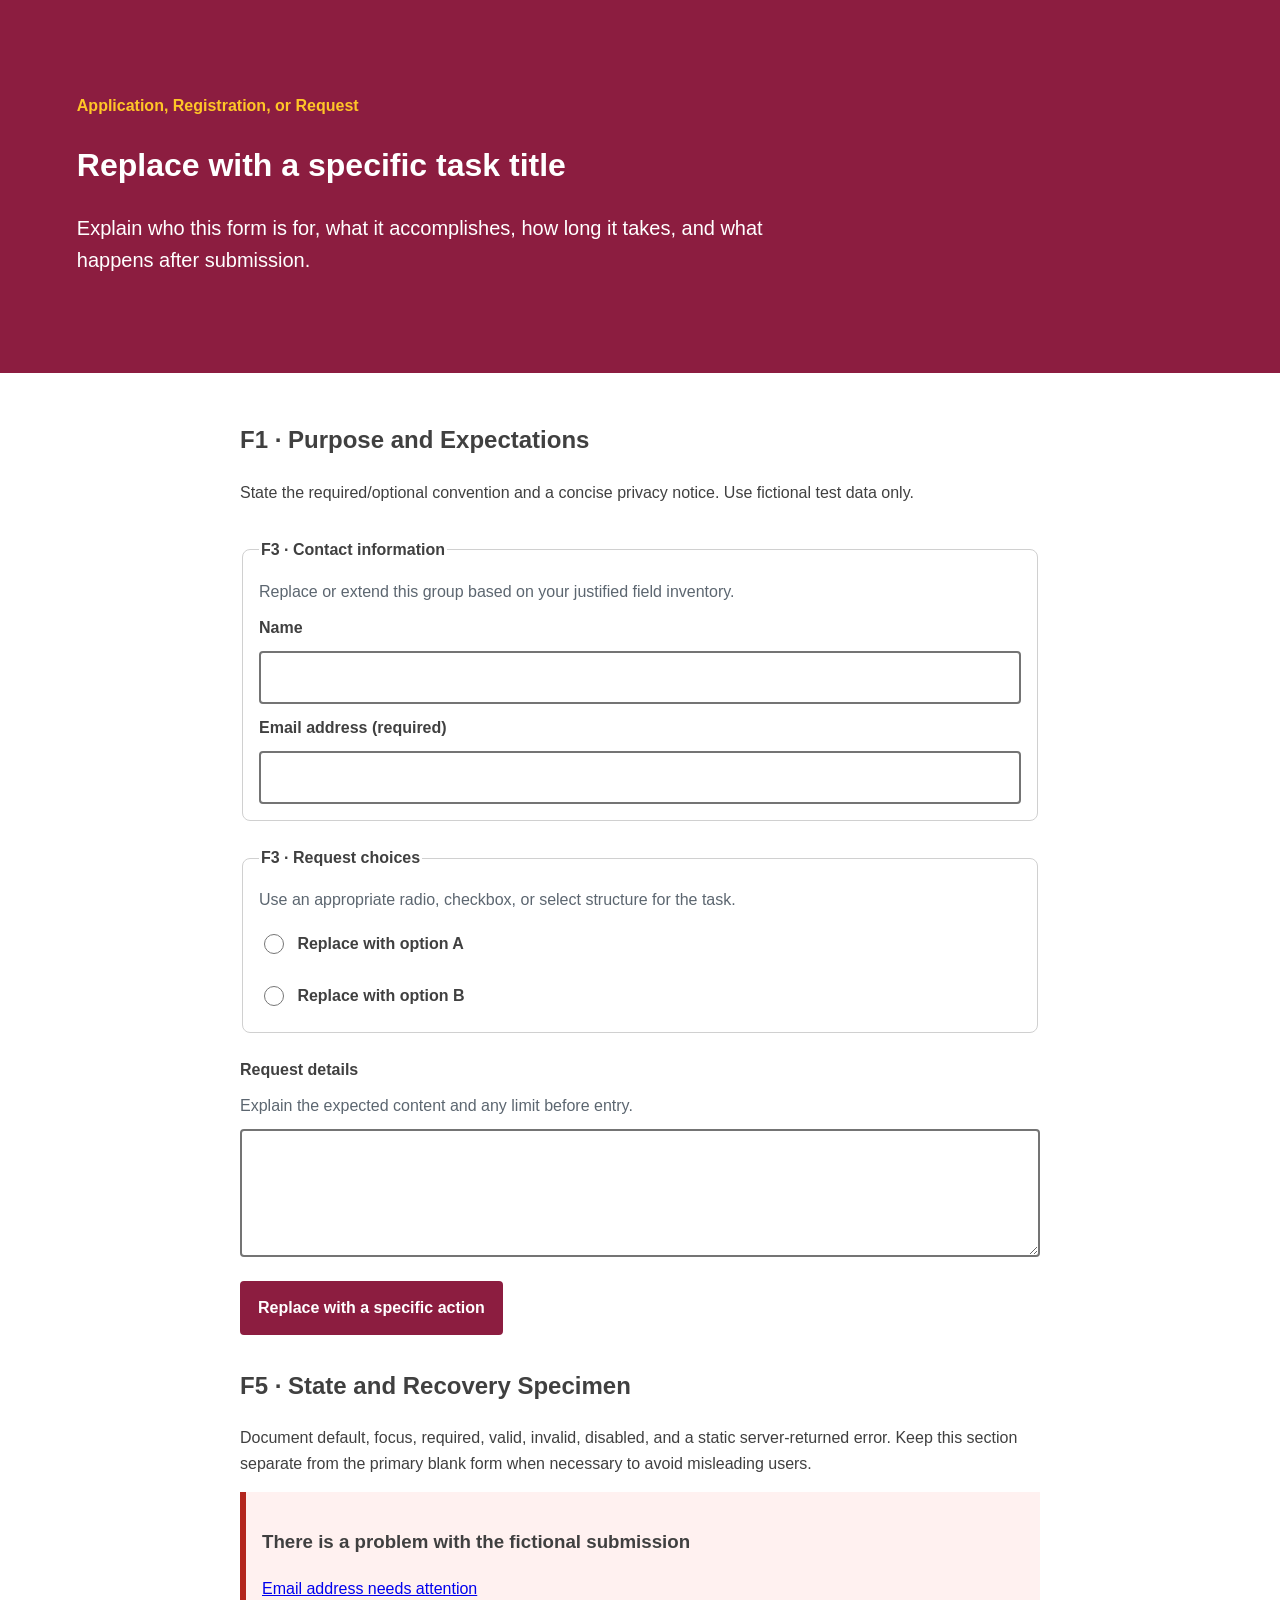
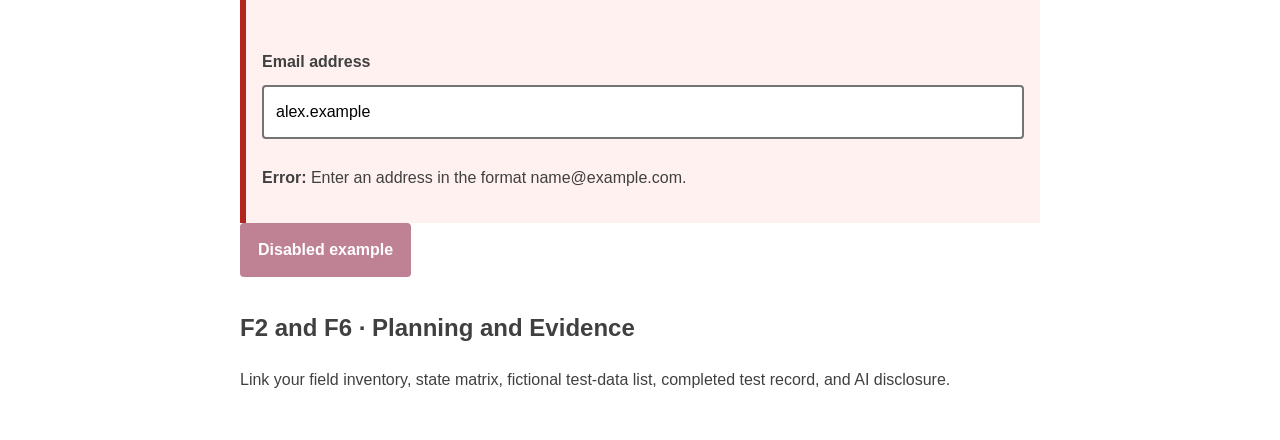
==== index.html @ efe9a3a9 "starter files" ====
<!doctype html>
<html lang="en">
    <head>
        <meta charset="utf-8">
        <meta name="viewport" content="width=device-width,initial-scale=1">
        <title>Inclusive Form Flow</title><link rel="stylesheet" href="styles.css">
    </head>
    <body>
        <header class="page-header">
            <p class="eyebrow">Application, Registration, or Request</p>
            <h1>Replace with a specific task title</h1>
            <p class="lede">Explain who this form is for, what it accomplishes, how long it takes, and what happens after submission.</p>
        </header>
        <main>
            <section id="expectations">
                <h2>F1 · Purpose and Expectations</h2>
                <p>State the required/optional convention and a concise privacy notice. Use fictional test data only.</p>
            </section>
            <form action="" method="get">
                <fieldset>
                    <legend>F3 · Contact information</legend>
                    <p class="help">Replace or extend this group based on your justified field inventory.</p>
                    <div class="field">
                        <label for="name">Name</label>
                        <input id="name" name="name" type="text" autocomplete="name">
                    </div>
                    <div class="field">
                        <label for="email">Email address (required)</label>
                        <input id="email" name="email" type="email" autocomplete="email" required>
                    </div>
                </fieldset>
                <fieldset>
                    <legend>F3 · Request choices</legend>
                    <p class="help">Use an appropriate radio, checkbox, or select structure for the task.</p>
                    <label class="choice">
                        <input type="radio" name="request_type" value="option-a"> Replace with option A</label>
                        <label class="choice"><input type="radio" name="request_type" value="option-b"> Replace with option B</label>
                    </fieldset>
                    <div class="field">
                        <label for="details">Request details</label>
                        <p class="help" id="details-help">Explain the expected content and any limit before entry.</p>
                        <textarea id="details" name="details" aria-describedby="details-help"></textarea>
                    </div>
                    <button type="submit">Replace with a specific action</button>
                </form>
                <section id="states">
                    <h2>F5 · State and Recovery Specimen</h2>
                    <p>Document default, focus, required, valid, invalid, disabled, and a static server-returned error. Keep this section separate from the primary blank form when necessary to avoid misleading users.</p>
                    <div class="error-summary">
                        <h3>There is a problem with the fictional submission</h3>
                        <p><a href="#error-example">Email address needs attention</a></p>
                    </div>
                    <div class="field field-error">
                        <label for="error-example">Email address</label>
                        <input id="error-example" type="email" value="alex.example" aria-invalid="true" aria-describedby="error-message">
                        <p id="error-message"><strong>Error:</strong> Enter an address in the format name@example.com.</p>
                    </div>
                    <button type="button" disabled>Disabled example</button>
                </section>
                <section id="documentation">
                    <h2>F2 and F6 · Planning and Evidence</h2>
                    <p>Link your field inventory, state matrix, fictional test-data list, completed test record, and AI disclosure.</p>
                </section>
            </main>
        </body>
        </html>
---- styles.css ----
:root{
    --color-text:#404040;
    --color-surface:#fff;
    --color-action:#8c1d40;
    --color-accent:#ffc627;
    --color-border:#747474;
    --color-error:#b3261e;
    --color-muted:#5c6670;
    --space-3:1rem;
    --radius:.5rem;
    --measure:68ch;
}
*,*::before,*::after{
    box-sizing:border-box;
}
body{
    margin:0;
    color:var(--color-text);
    background:var(--color-surface);
    font-family:Arial,sans-serif;
    line-height:1.6;
}
.page-header{
    padding:clamp(2rem,6vw,5rem);
    background:var(--color-action);
    color:#fff;
}
.eyebrow{
    color:var(--color-accent);
    font-weight:700;
}
.lede{
    max-width:var(--measure);
    font-size:1.25rem;
}
main{
    max-width:52rem;
    margin:auto;
    padding:var(--space-3);
}
section,form{
    margin-block:2rem;
}
form,fieldset,.field{
    display:grid;
    gap:.65rem;
}
form{
    gap:1.5rem;
}
fieldset{
    padding:1rem;
    border:1px solid #d0d0d0;
    border-radius:var(--radius);
}
legend,label{
    font-weight:700;
}
.help{
    margin:0;
    color:var(--color-muted);
}
input,select,textarea,button{
    font:inherit;
}
input:not([type="radio"]):not([type="checkbox"]),select,textarea{
    width:100%;
    padding:.75rem;
    border:2px solid var(--color-border);
    border-radius:.25rem;
}
textarea{
    min-height:8rem;
    resize:vertical;
}
.choice{
    display:flex;
    gap:.65rem;
    align-items:flex-start;
    padding:.5rem 0;
}
.choice input{
    inline-size:1.25rem;
    block-size:1.25rem;
}
button{
    justify-self:start;
    min-height:44px;
    padding:.75rem 1rem;
    background:var(--color-action);
    color:#fff;
    border:2px solid var(--color-action);
    border-radius:.25rem;
    font-weight:700;
}
:focus-visible{
    outline:.2rem solid var(--color-accent);
    outline-offset:.2rem;
}
.error-summary,.field-error{
    padding:1rem;
    border-left:.4rem solid var(--color-error);
    background:#fff1f0;
}
.field-error input{
    border-color:var(--color-error);
}
button:disabled{
    opacity:.55;
    cursor:not-allowed;
}
@media (min-width:48rem){
    .paired-fields{
        display:grid;
        grid-template-columns:1fr 1fr;
        gap:1rem;
    }
}
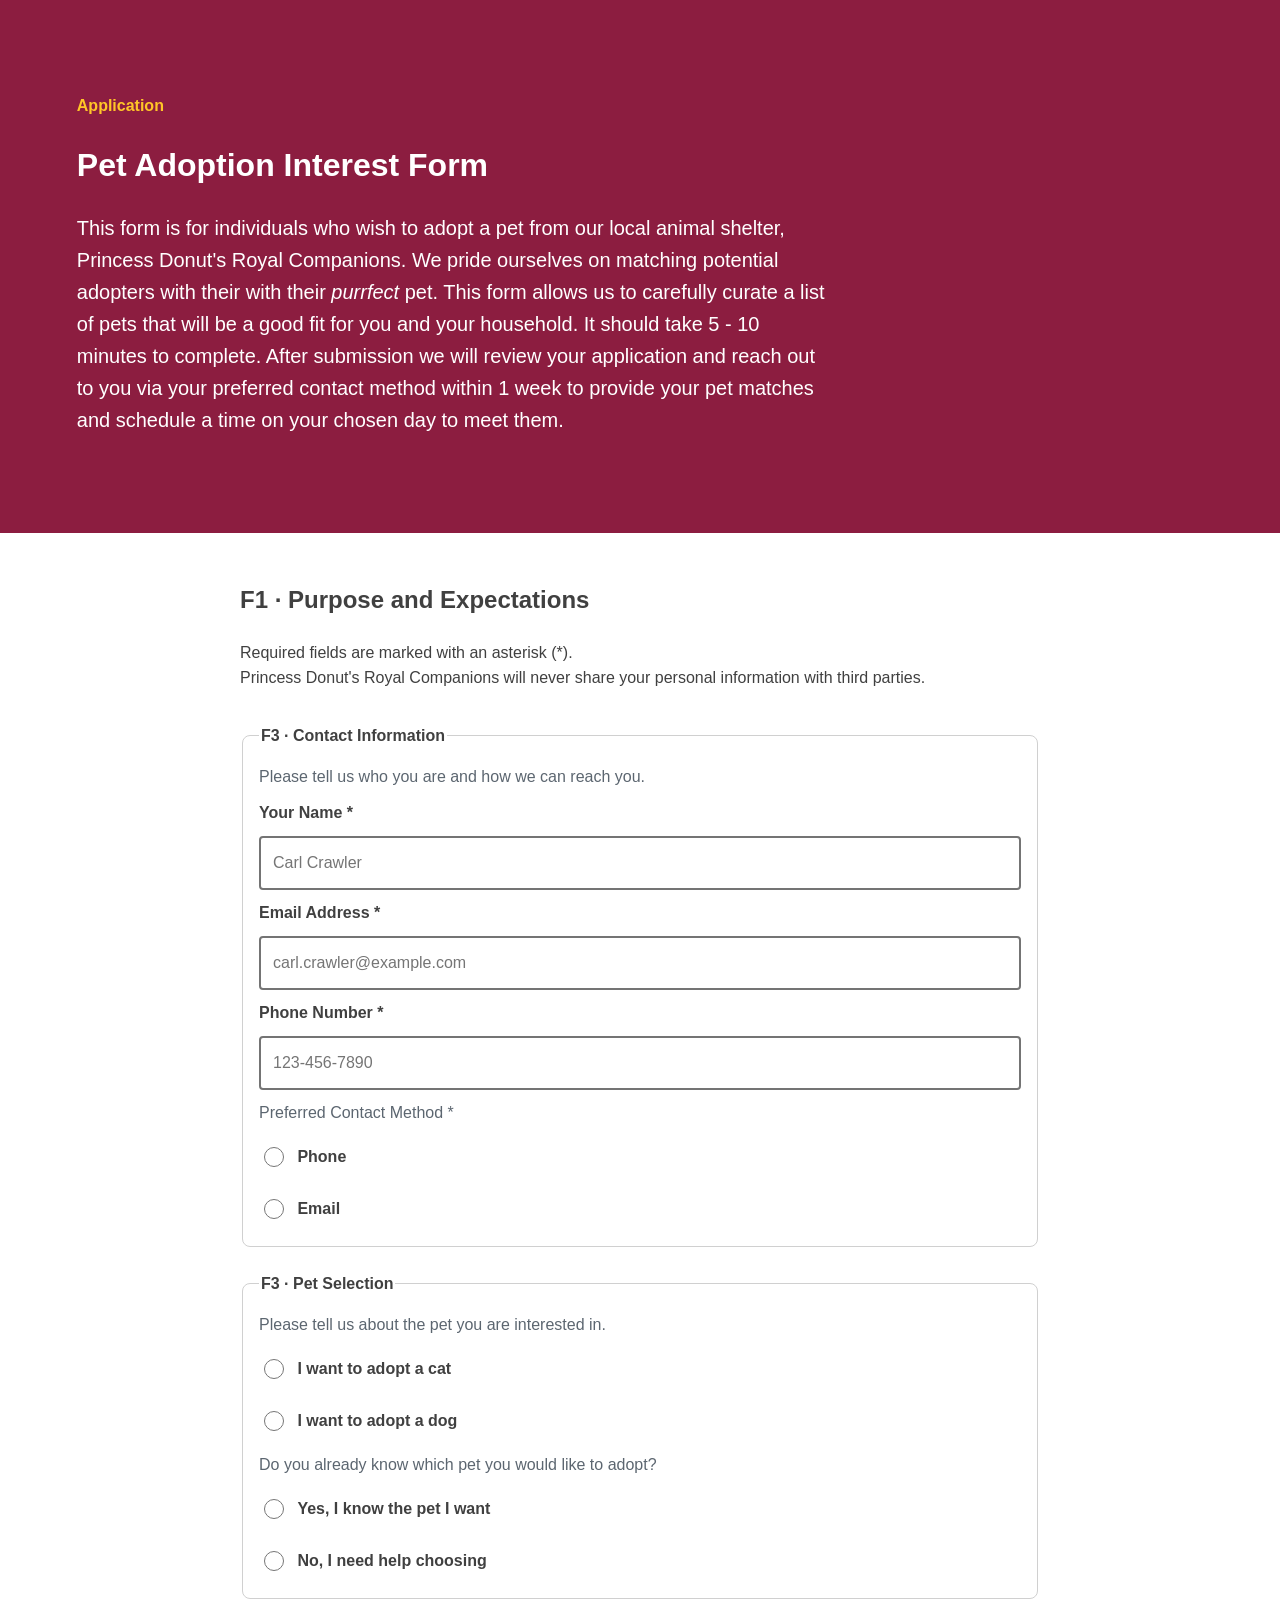
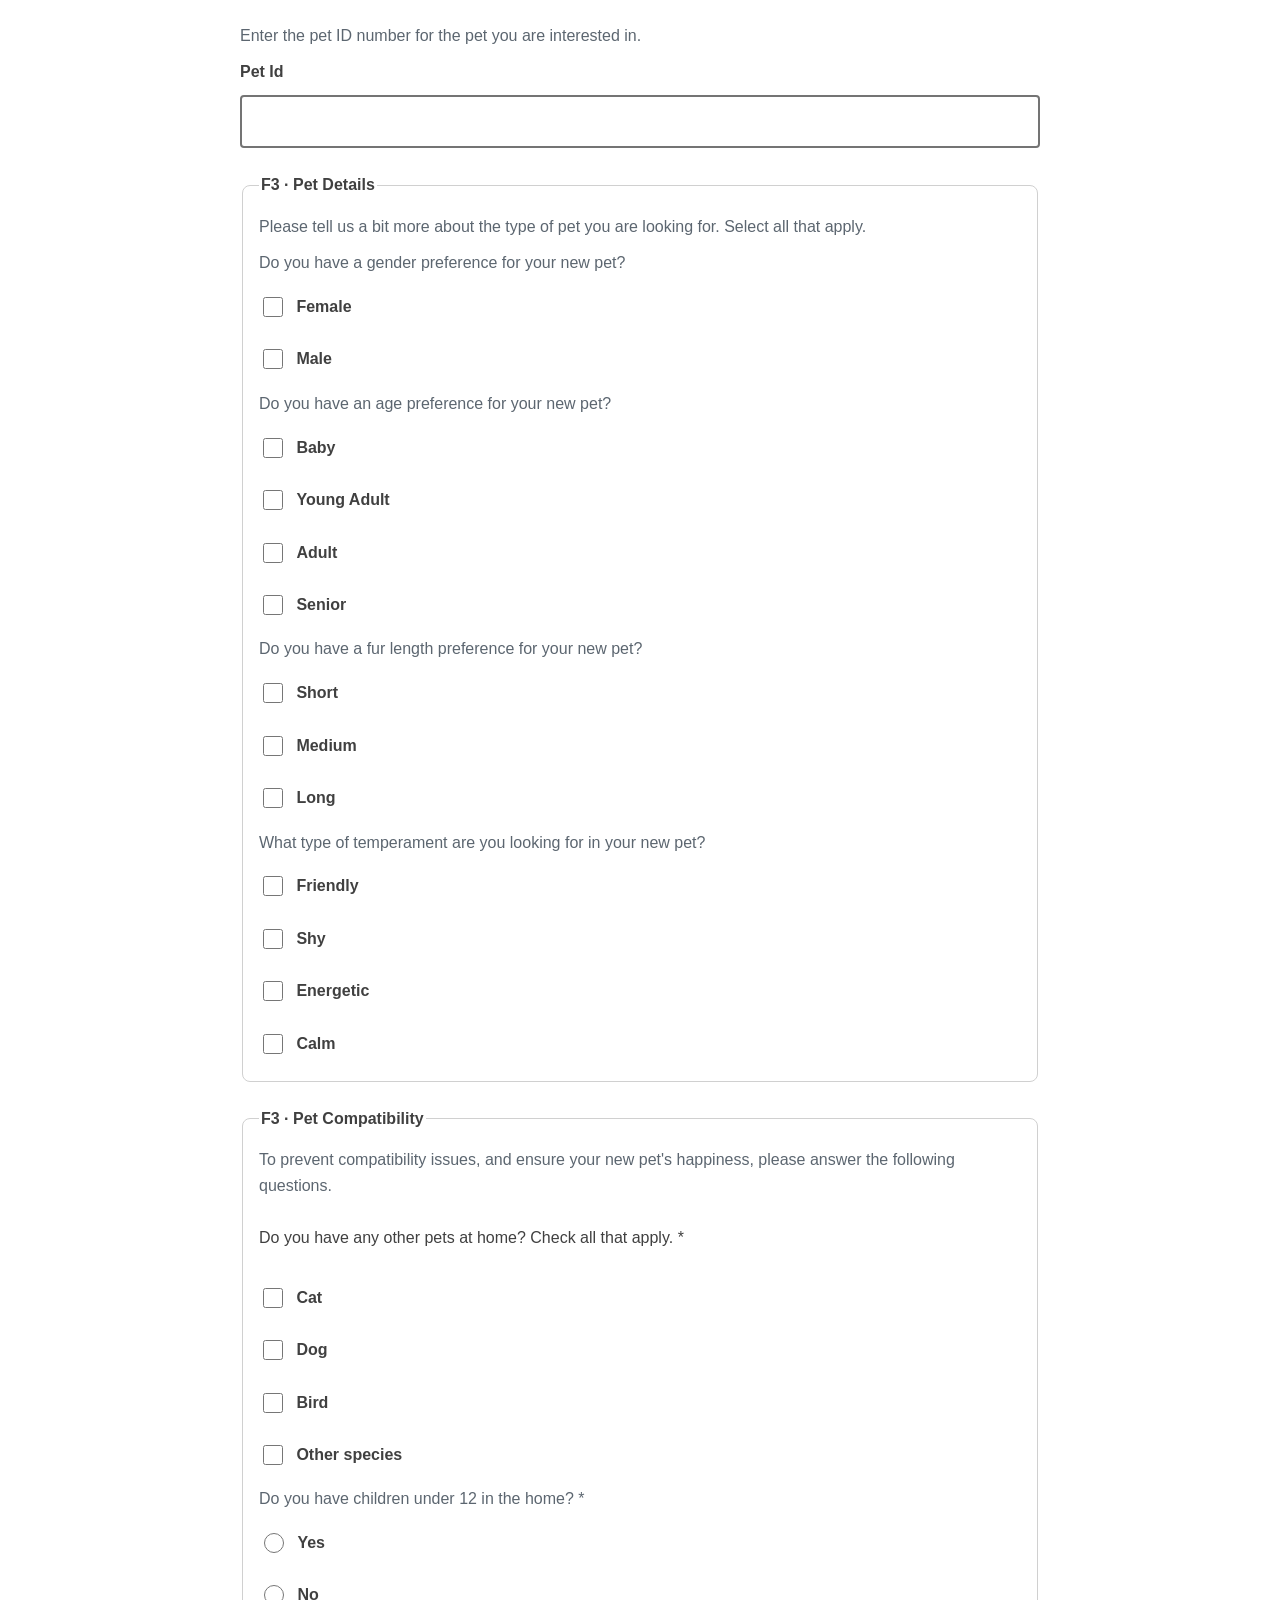
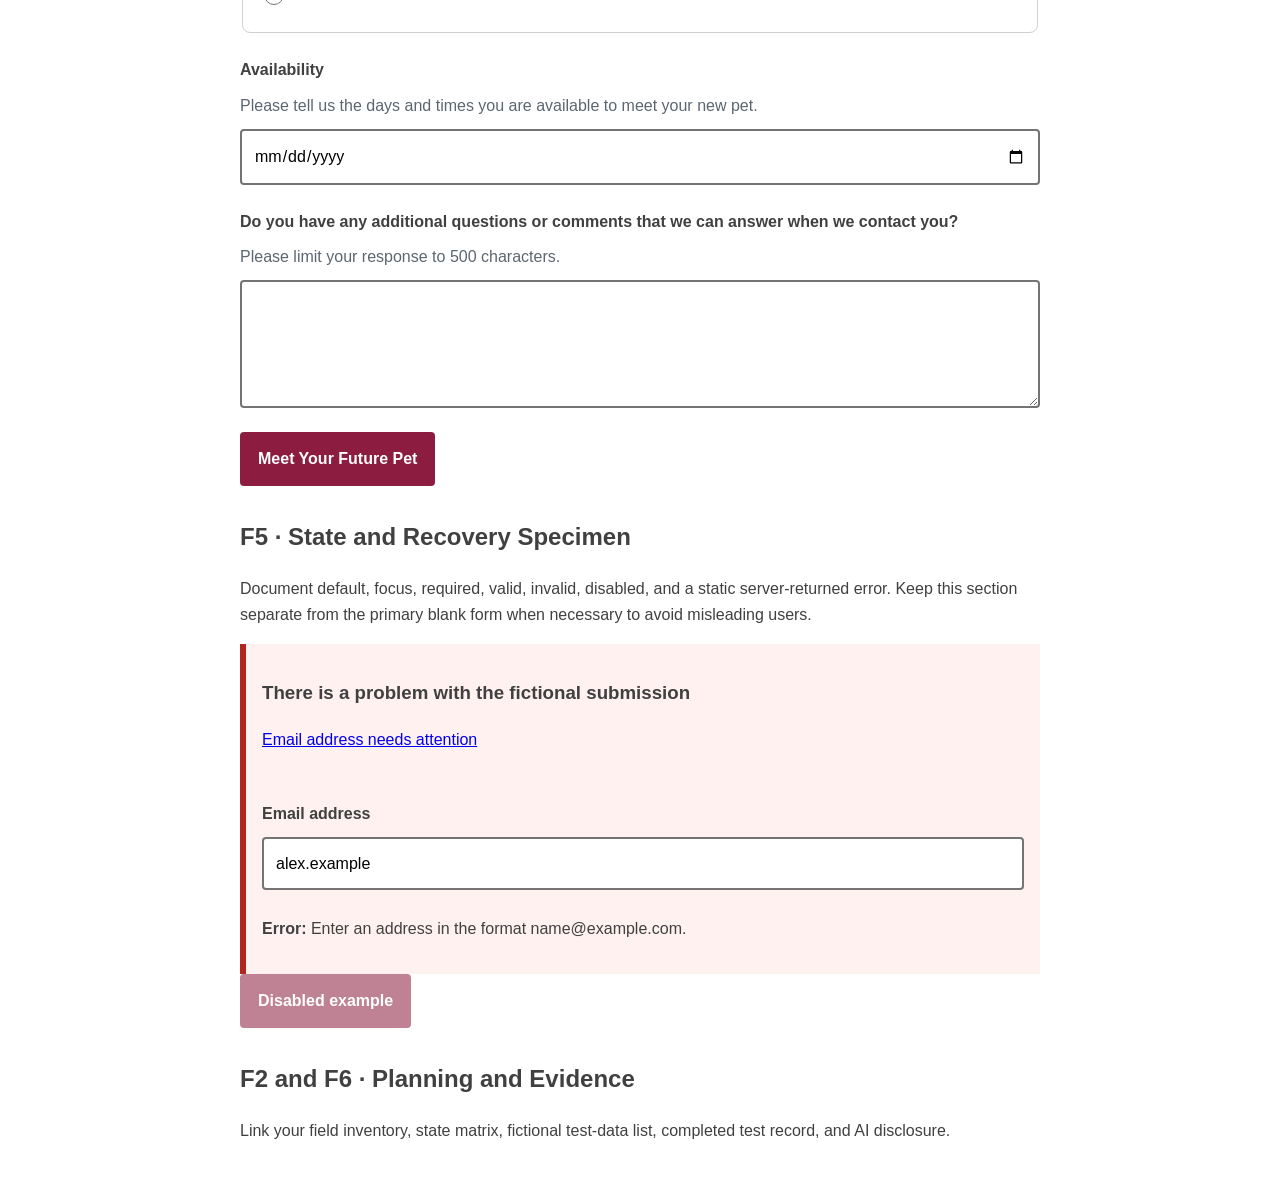
==== commit 711a1d65: "basic form structure complete updated field inventory, added all form fields" ====
--- a/index.html
+++ b/index.html
@@ -7,43 +7,107 @@
     </head>
     <body>
         <header class="page-header">
-            <p class="eyebrow">Application, Registration, or Request</p>
-            <h1>Replace with a specific task title</h1>
-            <p class="lede">Explain who this form is for, what it accomplishes, how long it takes, and what happens after submission.</p>
+            <p class="eyebrow">Application</p>
+            <h1>Pet Adoption Interest Form</h1>
+            <p class="lede">This form is for individuals who wish to adopt a pet from our local 
+                animal shelter, Princess Donut's Royal Companions. We pride ourselves on
+                matching potential adopters with their with their <em>purrfect</em> pet. 
+                This form allows us to carefully curate a list of pets that will be a 
+                good fit for you and your household. It should take 5 - 10 minutes to complete. 
+                After submission we will review your application and reach out to you
+                via your preferred contact method within 1 week to provide your pet matches and 
+                schedule a time on your chosen day to meet them.</p>
         </header>
         <main>
             <section id="expectations">
                 <h2>F1 · Purpose and Expectations</h2>
-                <p>State the required/optional convention and a concise privacy notice. Use fictional test data only.</p>
+                <p>Required fields are marked with an asterisk (<span class="required">*</span>).
+                   <br>
+                   Princess Donut's Royal Companions will never share your personal information with third parties.</p>
             </section>
             <form action="" method="get">
                 <fieldset>
-                    <legend>F3 · Contact information</legend>
-                    <p class="help">Replace or extend this group based on your justified field inventory.</p>
+                    <legend>F3 · Contact Information</legend>
+                    <p class="help" id="contact-info-help">Please tell us who you are and how we can reach you.</p>
                     <div class="field">
-                        <label for="name">Name</label>
-                        <input id="name" name="name" type="text" autocomplete="name">
+                        <label for="name">Your Name<span class="required"> *</span></label>
+                        <input id="name" name="name" type="text" autocomplete="name" placeholder="Carl Crawler" aria-describedby="contact-info-help" required>
                     </div>
                     <div class="field">
-                        <label for="email">Email address (required)</label>
-                        <input id="email" name="email" type="email" autocomplete="email" required>
+                        <label for="email">Email Address<span class="required"> *</span></label>
+                        <input id="email" name="email" type="email" autocomplete="email" placeholder="carl.crawler@example.com" aria-describedby="contact-info-help" required>
+                    </div>
+                    <div class="field">
+                        <label for="phone">Phone Number<span class="required"> *</span></label>
+                        <input id="phone" name="phone" type="tel" autocomplete="tel" placeholder="123-456-7890" aria-describedby="contact-info-help" required>
+                    </div>
+                    <div class="field">
+                        <p class="help" id="contact-method-help">Preferred Contact Method<span class="required"> *</span></p>
+                        <label class="choice"><input id="contact" name="contact" type="radio" value="phone" required aria-describedby="contact-method-help"> Phone</label>
+                        <label class="choice"><input id="contact" name="contact" type="radio" value="email" required aria-describedby="contact-method-help"> Email</label>
                     </div>
                 </fieldset>
                 <fieldset>
-                    <legend>F3 · Request choices</legend>
-                    <p class="help">Use an appropriate radio, checkbox, or select structure for the task.</p>
-                    <label class="choice">
-                        <input type="radio" name="request_type" value="option-a"> Replace with option A</label>
-                        <label class="choice"><input type="radio" name="request_type" value="option-b"> Replace with option B</label>
-                    </fieldset>
-                    <div class="field">
-                        <label for="details">Request details</label>
-                        <p class="help" id="details-help">Explain the expected content and any limit before entry.</p>
-                        <textarea id="details" name="details" aria-describedby="details-help"></textarea>
-                    </div>
-                    <button type="submit">Replace with a specific action</button>
-                </form>
-                <section id="states">
+                    <legend>F3 · Pet Selection</legend>
+                    <p class="help" id="pet-species-help">Please tell us about the pet you are interested in.</p>
+                    <label class="choice"><input type="radio" name="pet-type" value="cat" aria-describedby="pet-species-help" required> I want to adopt a cat</label>
+                    <label class="choice"><input type="radio" name="pet-type" value="dog" aria-describedby="pet-species-help" required> I want to adopt a dog</label>
+                    <p class="help" id="pet-choice-help">Do you already know which pet you would like to adopt?</p>
+                    <label class="choice"><input type="radio" name="specific-pet" value="yes" id="specific-pet-yes" aria-describedby="pet-choice-help" required> Yes, I know the pet I want</label>
+                    <label class="choice"><input type="radio" name="specific-pet" value="no" id="specific-pet-no" aria-describedby="pet-choice-help" required> No, I need help choosing</label>
+                </fieldset>
+                <div class="field pet-id-field"> <!-- This field is only shown when the user selects "Yes" for the specific pet question -->
+                    <p class="help" id="pet-id-help">Enter the pet ID number for the pet you are interested in.</p>
+                    <label for="pet-id">Pet Id</label>
+                    <input id="pet-id" name="pet-id" type="number" aria-describedby="pet-id-help" min="1" max="99">
+                </div>
+                <fieldset class="pet-details-field"> <!-- This field is only shown when the user selects "No" for the specific pet question -->
+                    <legend>F3 · Pet Details</legend>
+                    <p class="help">Please tell us a bit more about the type of pet you are looking for. Select all that apply.</p>
+                    <p class="help" id="gender-help">Do you have a gender preference for your new pet?</p>
+                    <label class="choice"><input type="checkbox" name="pet-gender-female" value="female" aria-describedby="gender-help"> Female</label>
+                    <label class="choice"><input type="checkbox" name="pet-gender-male" value="male" aria-describedby="gender-help"> Male</label>
+                    <p class="help" id="age-help">Do you have an age preference for your new pet?</p>
+                    <label class="choice"><input type="checkbox" name="pet-age-baby" value="baby" aria-describedby="age-help"> Baby</label>
+                    <label class="choice"><input type="checkbox" name="pet-age-young-adult" value="young-adult" aria-describedby="age-help"> Young Adult</label>
+                    <label class="choice"><input type="checkbox" name="pet-age-adult" value="adult" aria-describedby="age-help"> Adult</label>
+                    <label class="choice"><input type="checkbox" name="pet-age-senior" value="senior" aria-describedby="age-help"> Senior</label>
+                    <p class="help" id="fur-length-help">Do you have a fur length preference for your new pet?</p>
+                    <label class="choice"><input type="checkbox" name="fur-length-short" value="short" aria-describedby="fur-length-help"> Short</label>
+                    <label class="choice"><input type="checkbox" name="fur-length-medium" value="medium" aria-describedby="fur-length-help"> Medium</label>
+                    <label class="choice"><input type="checkbox" name="fur-length-long" value="long" aria-describedby="fur-length-help"> Long</label>
+                    <p class="help" id="temperament-help">What type of temperament are you looking for in your new pet?</p>
+                    <label class="choice"><input type="checkbox" name="temperament-friendly" value="friendly" aria-describedby="temperament-help"> Friendly</label>
+                    <label class="choice"><input type="checkbox" name="temperament-shy" value="shy" aria-describedby="temperament-help"> Shy</label>
+                    <label class="choice"><input type="checkbox" name="temperament-energetic" value="energetic" aria-describedby="temperament-help"> Energetic</label>
+                    <label class="choice"><input type="checkbox" name="temperament-calm" value="calm" aria-describedby="temperament-help"> Calm</label>
+                </fieldset>
+                <fieldset>
+                    <legend>F3 · Pet Compatibility</legend>
+                    <p class="help">To prevent compatibility issues, and ensure your new pet's happiness, 
+                        please answer the following questions.</p>
+                    <p id="compatibility-help">Do you have any other pets at home? Check all that apply. <span class="required"> *</span></p>
+                    <label class="choice"><input type="checkbox" name="other-cat" value="cat" aria-describedby="compatibility-help"> Cat</label>
+                    <label class="choice"><input type="checkbox" name="other-dog" value="dog" aria-describedby="compatibility-help"> Dog</label>
+                    <label class="choice"><input type="checkbox" name="other-bird" value="bird" aria-describedby="compatibility-help"> Bird</label>
+                    <label class="choice"><input type="checkbox" name="other-pet" value="other" aria-describedby="compatibility-help"> Other species</label>
+                    <p class="help" id="children-help">Do you have children under 12 in the home? <span class="required"> *</span></p>
+                    <label class="choice"><input type="radio" name="children" value="yes" aria-describedby="children-help"> Yes</label>
+                    <label class="choice"><input type="radio" name="children" value="no" aria-describedby="children-help"> No</label>
+                </fieldset>
+                <div class="field">
+                    <label for="meeting-date">Availability</label>
+                    <p class="help" id="meeting-date-help">Please tell us the days and times you are available to meet your new pet.</p>
+                    <input id="meeting-date" name="meeting-date" type="date" aria-describedby="meeting-date-help" min="2026-09-13">
+                </div>
+                <div class="field">
+                    <label for="comments">Do you have any additional questions or comments that we can answer when we contact you?</label>
+                    <p class="help" id="comments-help">Please limit your response to 500 characters.</p>
+                    <textarea id="comments" name="comments" aria-describedby="comments-help" maxlength="500"></textarea>
+                </div>
+                <button type="submit">Meet Your Future Pet</button>
+            </form>
+            <section id="states">
                     <h2>F5 · State and Recovery Specimen</h2>
                     <p>Document default, focus, required, valid, invalid, disabled, and a static server-returned error. Keep this section separate from the primary blank form when necessary to avoid misleading users.</p>
                     <div class="error-summary">
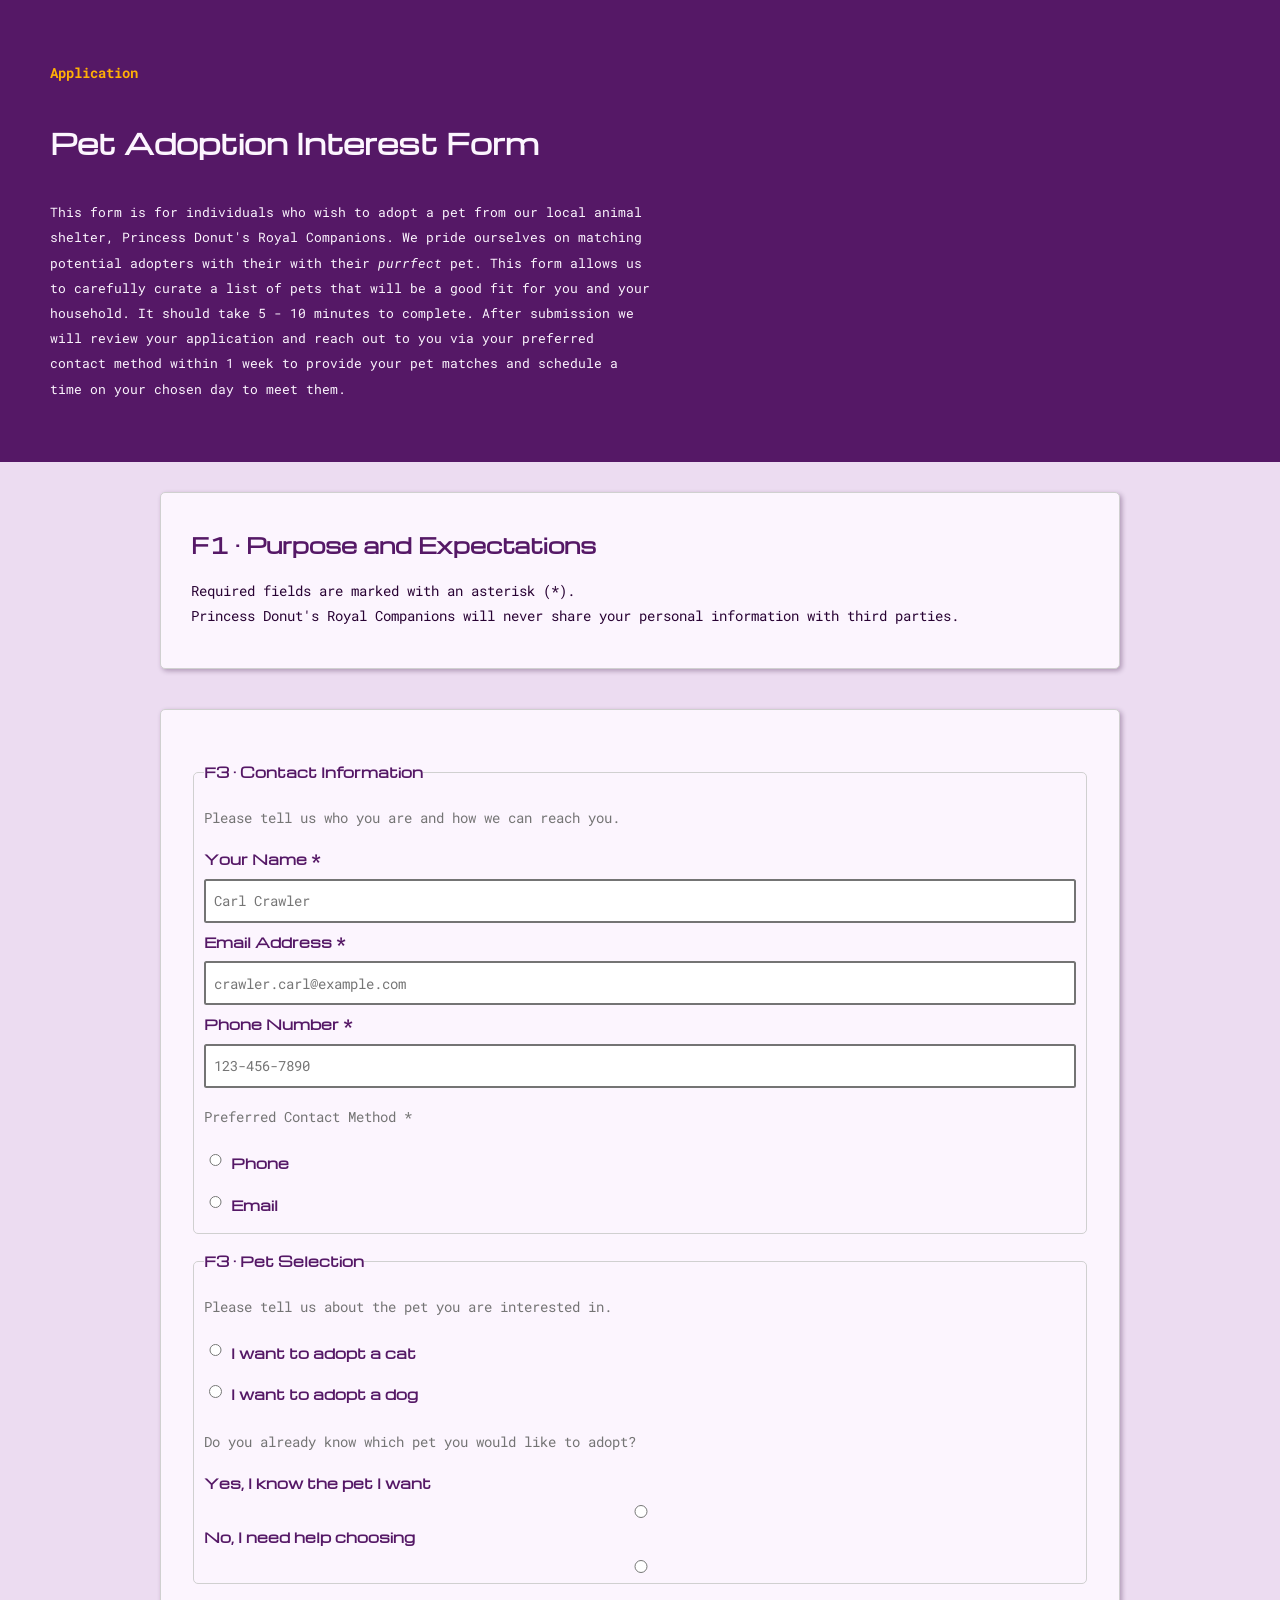
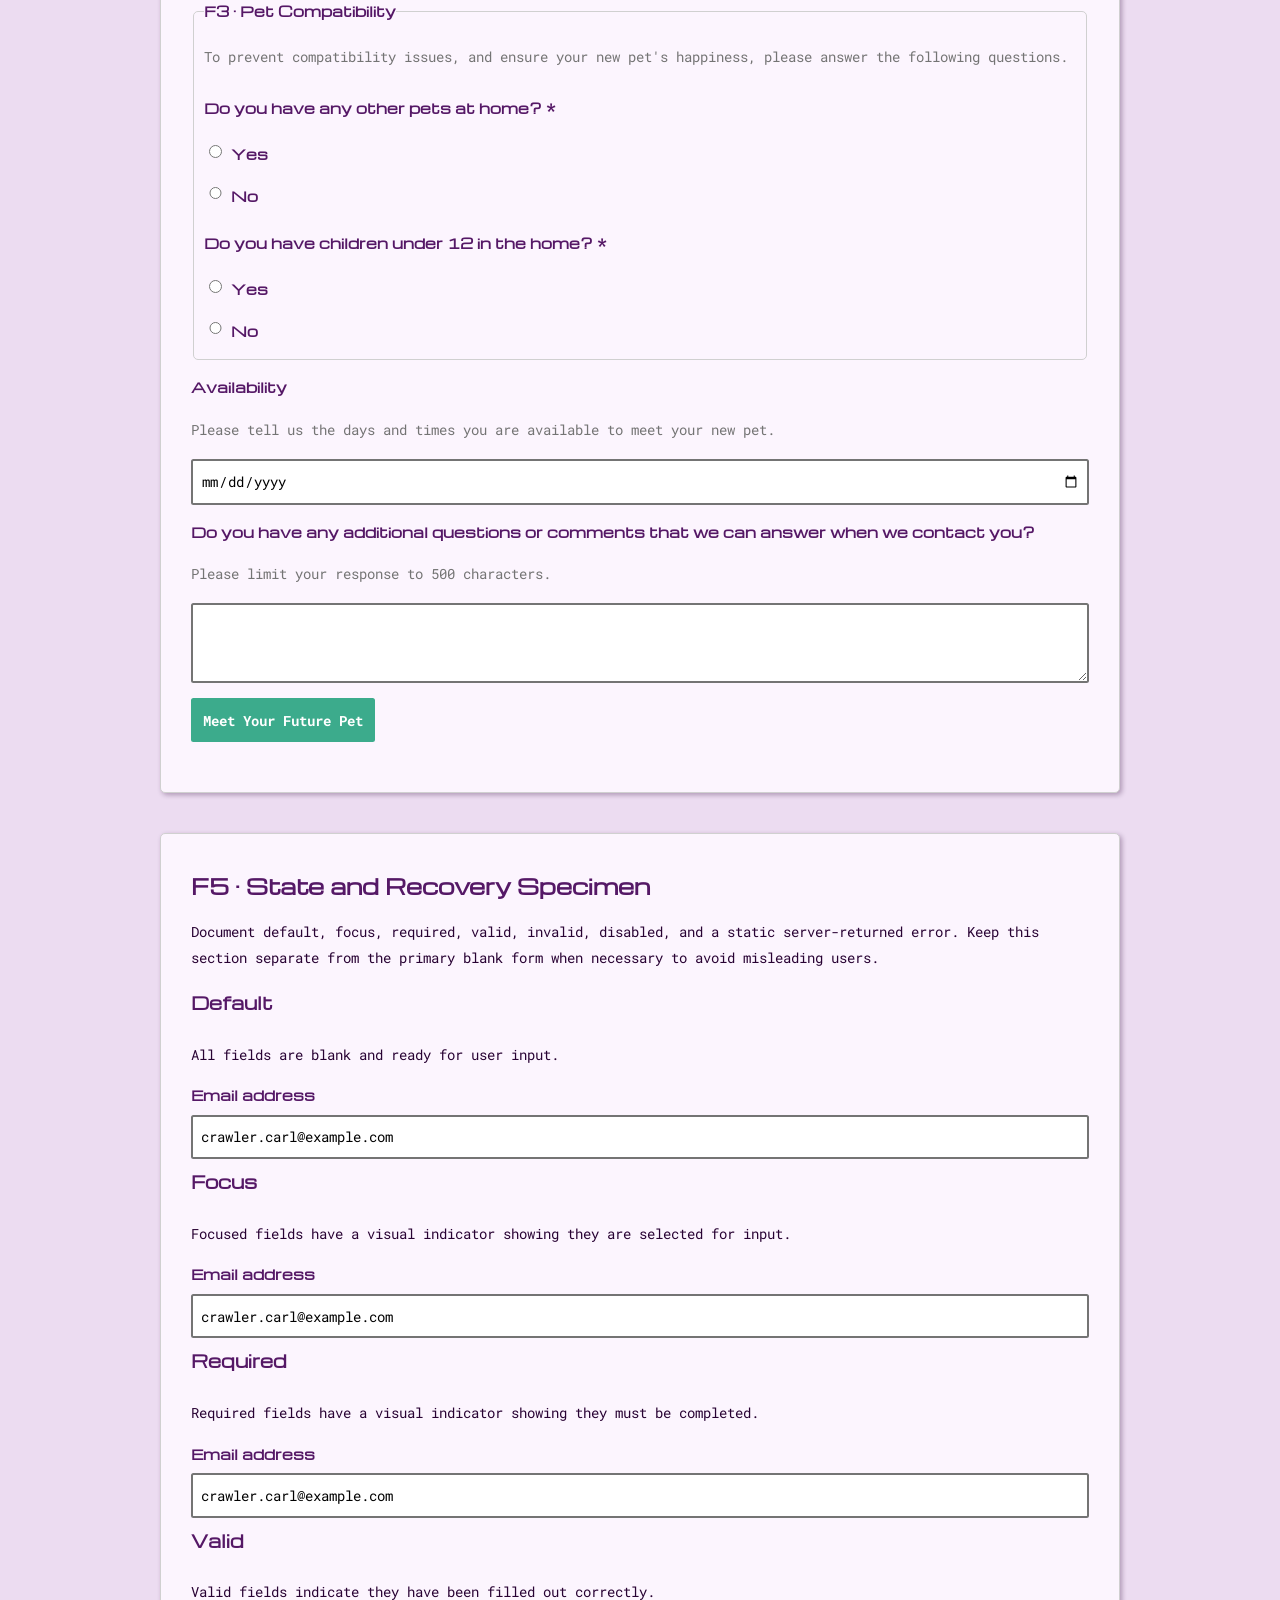
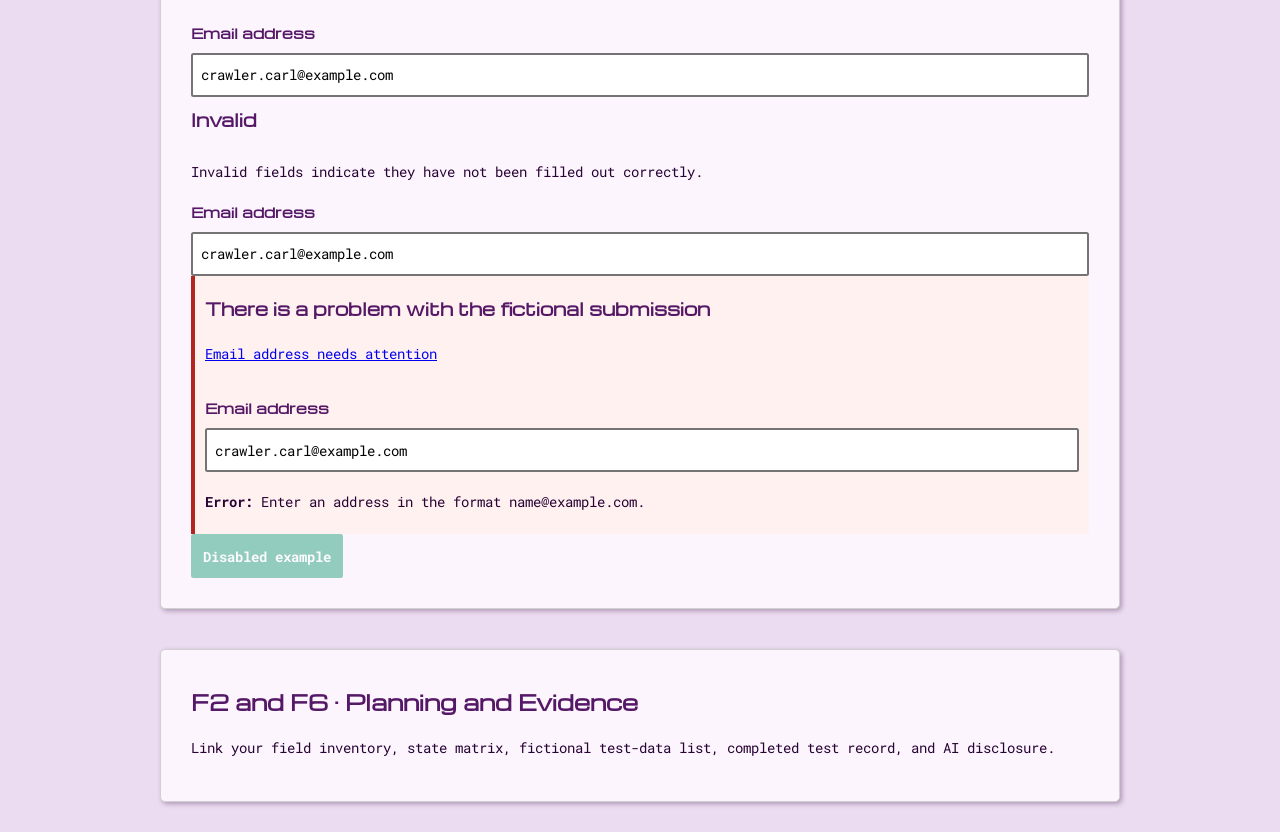
==== commit e1d8ac88: "making the hidden fields work radio toggles can't be inside labels to work - now to make them pretty" ====
--- a/index.html
+++ b/index.html
@@ -3,7 +3,11 @@
     <head>
         <meta charset="utf-8">
         <meta name="viewport" content="width=device-width,initial-scale=1">
-        <title>Inclusive Form Flow</title><link rel="stylesheet" href="styles.css">
+        <title>Inclusive Form Flow</title>
+        <link rel="preconnect" href="https://fonts.googleapis.com">
+        <link rel="preconnect" href="https://fonts.gstatic.com" crossorigin>
+        <link href="https://fonts.googleapis.com/css2?family=Michroma&family=Orbitron:wght@400..900&family=Press+Start+2P&family=Roboto+Mono:ital,wght@0,100..700;1,100..700&display=swap" rel="stylesheet">    
+        <link rel="stylesheet" href="styles.css">
     </head>
     <body>
         <header class="page-header">
@@ -25,98 +29,135 @@
                    <br>
                    Princess Donut's Royal Companions will never share your personal information with third parties.</p>
             </section>
-            <form action="" method="get">
-                <fieldset>
-                    <legend>F3 · Contact Information</legend>
-                    <p class="help" id="contact-info-help">Please tell us who you are and how we can reach you.</p>
+            <section>
+                <form action="" method="get">
+                    <fieldset>
+                        <legend>F3 · Contact Information</legend>
+                        <p class="help" id="contact-info-help">Please tell us who you are and how we can reach you.</p>
+                        <div class="field">
+                            <label for="name">Your Name<span class="required"> *</span></label>
+                            <input id="name" name="name" type="text" autocomplete="name" placeholder="Carl Crawler" aria-describedby="contact-info-help" required>
+                        </div>
+                        <div class="field">
+                            <label for="email">Email Address<span class="required"> *</span></label>
+                            <input id="email" name="email" type="email" autocomplete="email" placeholder="crawler.carl@example.com" aria-describedby="contact-info-help" required>
+                        </div>
+                        <div class="field">
+                            <label for="phone">Phone Number<span class="required"> *</span></label>
+                            <input id="phone" name="phone" type="tel" autocomplete="tel" placeholder="123-456-7890" aria-describedby="contact-info-help" required>
+                        </div>
+                        <div class="field">
+                            <p class="help" id="contact-method-help">Preferred Contact Method<span class="required"> *</span></p>
+                            <label class="choice"><input id="contact" name="contact" type="radio" value="phone" required aria-describedby="contact-method-help"> Phone</label>
+                            <label class="choice"><input id="contact" name="contact" type="radio" value="email" required aria-describedby="contact-method-help"> Email</label>
+                        </div>
+                    </fieldset>
+                    <fieldset>
+                        <legend>F3 · Pet Selection</legend>
+                        <p class="help" id="pet-species-help">Please tell us about the pet you are interested in.</p>
+                        <label class="choice"><input type="radio" name="pet-type" value="cat" aria-describedby="pet-species-help" required> I want to adopt a cat</label>
+                        <label class="choice"><input type="radio" name="pet-type" value="dog" aria-describedby="pet-species-help" required> I want to adopt a dog</label>
+                        <p class="help" id="pet-choice-help">Do you already know which pet you would like to adopt?</p>
+                        
+                        <label class="inline-choice"> Yes, I know the pet I want</label>
+                        <input type="radio" name="specific-pet" value="yes" id="specific-pet-yes" aria-describedby="pet-choice-help" required>
+                        <label class="inline-choice"> No, I need help choosing</label>
+                        <input type="radio" name="specific-pet" value="no" id="specific-pet-no" aria-describedby="pet-choice-help" required>
+                        <div class="field pet-id-field"> <!-- This field is only shown when the user selects "Yes" for the specific pet question -->
+                            <p class="help" id="pet-id-help">Enter the pet ID number for the pet you are interested in.</p>
+                            <label for="pet-id">Pet Id</label>
+                            <input id="pet-id" name="pet-id" type="number" aria-describedby="pet-id-help" min="1" max="99">
+                        </div>
+                    </fieldset>
+                    <fieldset class="pet-details-field"> <!-- This field is only shown when the user selects "No" for the specific pet question -->
+                        <legend>F3 · Pet Details</legend>
+                        <p class="help">Please tell us a bit more about the type of pet you are looking for. Select all that apply.</p>
+                        <p class="question" id="gender-help">Do you have a gender preference for your new pet?</p>
+                        <label class="choice"><input type="checkbox" name="pet-gender-female" value="female" aria-describedby="gender-help"> Female</label>
+                        <label class="choice"><input type="checkbox" name="pet-gender-male" value="male" aria-describedby="gender-help"> Male</label>
+                        <p class="question" id="age-help">Do you have an age preference for your new pet?</p>
+                        <label class="choice"><input type="checkbox" name="pet-age-baby" value="baby" aria-describedby="age-help"> Baby</label>
+                        <label class="choice"><input type="checkbox" name="pet-age-young-adult" value="young-adult" aria-describedby="age-help"> Young Adult</label>
+                        <label class="choice"><input type="checkbox" name="pet-age-adult" value="adult" aria-describedby="age-help"> Adult</label>
+                        <label class="choice"><input type="checkbox" name="pet-age-senior" value="senior" aria-describedby="age-help"> Senior</label>
+                        <p class="question" id="fur-length-help">Do you have a fur length preference for your new pet?</p>
+                        <label class="choice"><input type="checkbox" name="fur-length-short" value="short" aria-describedby="fur-length-help"> Short</label>
+                        <label class="choice"><input type="checkbox" name="fur-length-medium" value="medium" aria-describedby="fur-length-help"> Medium</label>
+                        <label class="choice"><input type="checkbox" name="fur-length-long" value="long" aria-describedby="fur-length-help"> Long</label>
+                        <p class="question" id="temperament-help">What type of temperament are you looking for in your new pet?</p>
+                        <label class="choice"><input type="checkbox" name="temperament-friendly" value="friendly" aria-describedby="temperament-help"> Friendly</label>
+                        <label class="choice"><input type="checkbox" name="temperament-shy" value="shy" aria-describedby="temperament-help"> Shy</label>
+                        <label class="choice"><input type="checkbox" name="temperament-energetic" value="energetic" aria-describedby="temperament-help"> Energetic</label>
+                        <label class="choice"><input type="checkbox" name="temperament-calm" value="calm" aria-describedby="temperament-help"> Calm</label>
+                    </fieldset>
+                    <fieldset>
+                        <legend>F3 · Pet Compatibility</legend>
+                        <p class="help">To prevent compatibility issues, and ensure your new pet's happiness, 
+                            please answer the following questions.</p>
+                        <p id="other-pet-help" class="question">Do you have any other pets at home?<span class="required"> *</span></p>
+                        <label class="choice"><input type="radio" name="other-pet" value="yes" id="other-pet-yes" aria-describedby="other-pet-help" required> Yes</label>
+                        <label class="choice"><input type="radio" name="other-pet" value="no" id="other-pet-no" aria-describedby="other-pet-help" required> No</label>
+                        <p id="compatibility-help" class="question other-pet">What other type pets for you have? Check all that apply.<span class="required"> *</span></p>
+                        <label class="choice other-pet"><input type="checkbox" name="other-cat" value="cat" aria-describedby="compatibility-help"> Cat</label>
+                        <label class="choice other-pet"><input type="checkbox" name="other-dog" value="dog" aria-describedby="compatibility-help"> Dog</label>
+                        <label class="choice other-pet"><input type="checkbox" name="other-pet-other" value="other" aria-describedby="compatibility-help"> Other Species</label>
+                        <p class="question" id="children-help">Do you have children under 12 in the home? <span class="required"> *</span></p>
+                        <label class="choice"><input type="radio" name="children" value="yes" aria-describedby="children-help" required> Yes</label>
+                        <label class="choice"><input type="radio" name="children" value="no" aria-describedby="children-help" required> No</label>
+                    </fieldset>
                     <div class="field">
-                        <label for="name">Your Name<span class="required"> *</span></label>
-                        <input id="name" name="name" type="text" autocomplete="name" placeholder="Carl Crawler" aria-describedby="contact-info-help" required>
+                        <label for="meeting-date">Availability</label>
+                        <p class="help" id="meeting-date-help">Please tell us the days and times you are available to meet your new pet.</p>
+                        <input id="meeting-date" name="meeting-date" type="date" aria-describedby="meeting-date-help" min="2026-09-13">
                     </div>
                     <div class="field">
-                        <label for="email">Email Address<span class="required"> *</span></label>
-                        <input id="email" name="email" type="email" autocomplete="email" placeholder="carl.crawler@example.com" aria-describedby="contact-info-help" required>
+                        <label for="comments">Do you have any additional questions or comments that we can answer when we contact you?</label>
+                        <p class="help" id="comments-help">Please limit your response to 500 characters.</p>
+                        <textarea id="comments" name="comments" aria-describedby="comments-help" maxlength="500"></textarea>
                     </div>
-                    <div class="field">
-                        <label for="phone">Phone Number<span class="required"> *</span></label>
-                        <input id="phone" name="phone" type="tel" autocomplete="tel" placeholder="123-456-7890" aria-describedby="contact-info-help" required>
-                    </div>
-                    <div class="field">
-                        <p class="help" id="contact-method-help">Preferred Contact Method<span class="required"> *</span></p>
-                        <label class="choice"><input id="contact" name="contact" type="radio" value="phone" required aria-describedby="contact-method-help"> Phone</label>
-                        <label class="choice"><input id="contact" name="contact" type="radio" value="email" required aria-describedby="contact-method-help"> Email</label>
-                    </div>
-                </fieldset>
-                <fieldset>
-                    <legend>F3 · Pet Selection</legend>
-                    <p class="help" id="pet-species-help">Please tell us about the pet you are interested in.</p>
-                    <label class="choice"><input type="radio" name="pet-type" value="cat" aria-describedby="pet-species-help" required> I want to adopt a cat</label>
-                    <label class="choice"><input type="radio" name="pet-type" value="dog" aria-describedby="pet-species-help" required> I want to adopt a dog</label>
-                    <p class="help" id="pet-choice-help">Do you already know which pet you would like to adopt?</p>
-                    <label class="choice"><input type="radio" name="specific-pet" value="yes" id="specific-pet-yes" aria-describedby="pet-choice-help" required> Yes, I know the pet I want</label>
-                    <label class="choice"><input type="radio" name="specific-pet" value="no" id="specific-pet-no" aria-describedby="pet-choice-help" required> No, I need help choosing</label>
-                </fieldset>
-                <div class="field pet-id-field"> <!-- This field is only shown when the user selects "Yes" for the specific pet question -->
-                    <p class="help" id="pet-id-help">Enter the pet ID number for the pet you are interested in.</p>
-                    <label for="pet-id">Pet Id</label>
-                    <input id="pet-id" name="pet-id" type="number" aria-describedby="pet-id-help" min="1" max="99">
-                </div>
-                <fieldset class="pet-details-field"> <!-- This field is only shown when the user selects "No" for the specific pet question -->
-                    <legend>F3 · Pet Details</legend>
-                    <p class="help">Please tell us a bit more about the type of pet you are looking for. Select all that apply.</p>
-                    <p class="help" id="gender-help">Do you have a gender preference for your new pet?</p>
-                    <label class="choice"><input type="checkbox" name="pet-gender-female" value="female" aria-describedby="gender-help"> Female</label>
-                    <label class="choice"><input type="checkbox" name="pet-gender-male" value="male" aria-describedby="gender-help"> Male</label>
-                    <p class="help" id="age-help">Do you have an age preference for your new pet?</p>
-                    <label class="choice"><input type="checkbox" name="pet-age-baby" value="baby" aria-describedby="age-help"> Baby</label>
-                    <label class="choice"><input type="checkbox" name="pet-age-young-adult" value="young-adult" aria-describedby="age-help"> Young Adult</label>
-                    <label class="choice"><input type="checkbox" name="pet-age-adult" value="adult" aria-describedby="age-help"> Adult</label>
-                    <label class="choice"><input type="checkbox" name="pet-age-senior" value="senior" aria-describedby="age-help"> Senior</label>
-                    <p class="help" id="fur-length-help">Do you have a fur length preference for your new pet?</p>
-                    <label class="choice"><input type="checkbox" name="fur-length-short" value="short" aria-describedby="fur-length-help"> Short</label>
-                    <label class="choice"><input type="checkbox" name="fur-length-medium" value="medium" aria-describedby="fur-length-help"> Medium</label>
-                    <label class="choice"><input type="checkbox" name="fur-length-long" value="long" aria-describedby="fur-length-help"> Long</label>
-                    <p class="help" id="temperament-help">What type of temperament are you looking for in your new pet?</p>
-                    <label class="choice"><input type="checkbox" name="temperament-friendly" value="friendly" aria-describedby="temperament-help"> Friendly</label>
-                    <label class="choice"><input type="checkbox" name="temperament-shy" value="shy" aria-describedby="temperament-help"> Shy</label>
-                    <label class="choice"><input type="checkbox" name="temperament-energetic" value="energetic" aria-describedby="temperament-help"> Energetic</label>
-                    <label class="choice"><input type="checkbox" name="temperament-calm" value="calm" aria-describedby="temperament-help"> Calm</label>
-                </fieldset>
-                <fieldset>
-                    <legend>F3 · Pet Compatibility</legend>
-                    <p class="help">To prevent compatibility issues, and ensure your new pet's happiness, 
-                        please answer the following questions.</p>
-                    <p id="compatibility-help">Do you have any other pets at home? Check all that apply. <span class="required"> *</span></p>
-                    <label class="choice"><input type="checkbox" name="other-cat" value="cat" aria-describedby="compatibility-help"> Cat</label>
-                    <label class="choice"><input type="checkbox" name="other-dog" value="dog" aria-describedby="compatibility-help"> Dog</label>
-                    <label class="choice"><input type="checkbox" name="other-bird" value="bird" aria-describedby="compatibility-help"> Bird</label>
-                    <label class="choice"><input type="checkbox" name="other-pet" value="other" aria-describedby="compatibility-help"> Other species</label>
-                    <p class="help" id="children-help">Do you have children under 12 in the home? <span class="required"> *</span></p>
-                    <label class="choice"><input type="radio" name="children" value="yes" aria-describedby="children-help"> Yes</label>
-                    <label class="choice"><input type="radio" name="children" value="no" aria-describedby="children-help"> No</label>
-                </fieldset>
-                <div class="field">
-                    <label for="meeting-date">Availability</label>
-                    <p class="help" id="meeting-date-help">Please tell us the days and times you are available to meet your new pet.</p>
-                    <input id="meeting-date" name="meeting-date" type="date" aria-describedby="meeting-date-help" min="2026-09-13">
-                </div>
-                <div class="field">
-                    <label for="comments">Do you have any additional questions or comments that we can answer when we contact you?</label>
-                    <p class="help" id="comments-help">Please limit your response to 500 characters.</p>
-                    <textarea id="comments" name="comments" aria-describedby="comments-help" maxlength="500"></textarea>
-                </div>
-                <button type="submit">Meet Your Future Pet</button>
-            </form>
+                    <button type="submit">Meet Your Future Pet</button>
+                </form>
+            </section>
             <section id="states">
                     <h2>F5 · State and Recovery Specimen</h2>
                     <p>Document default, focus, required, valid, invalid, disabled, and a static server-returned error. Keep this section separate from the primary blank form when necessary to avoid misleading users.</p>
+                    <div class="field default-sample card">
+                        <h3>Default</h3>
+                        <p>All fields are blank and ready for user input.</p>
+                        <label for="default-example">Email address</label>
+                        <input id="default-example" type="email" value="crawler.carl@example.com">
+                    </div>   
+                    <div class="field focus-sample card">
+                        <h3>Focus</h3>
+                        <p>Focused fields have a visual indicator showing they are selected for input.</p>
+                        <label for="focus-example">Email address</label>
+                        <input id="focus-example" type="email" value="crawler.carl@example.com" focus>
+                    </div>
+                    <div class="field required-sample card">
+                        <h3>Required</h3>
+                        <p>Required fields have a visual indicator showing they must be completed.</p>
+                        <label for="required-example">Email address</label>
+                        <input id="required-example" type="email" value="crawler.carl@example.com" required>
+                    </div>      
+                    <div class="field valid-sample card">
+                        <h3>Valid</h3>
+                        <p>Valid fields indicate they have been filled out correctly.</p>
+                        <label for="valid-example">Email address</label>
+                        <input id="valid-example" type="email" value="crawler.carl@example.com" aria-invalid="false">
+                    </div>
+                    <div class="field invalid-sample card">
+                        <h3>Invalid</h3>
+                        <p>Invalid fields indicate they have not been filled out correctly.</p>
+                        <label for="invalid-example">Email address</label>
+                        <input id="invalid-example" type="email" value="crawler.carl@example.com" aria-invalid="true">
+                    </div>
                     <div class="error-summary">
                         <h3>There is a problem with the fictional submission</h3>
                         <p><a href="#error-example">Email address needs attention</a></p>
                     </div>
                     <div class="field field-error">
                         <label for="error-example">Email address</label>
-                        <input id="error-example" type="email" value="alex.example" aria-invalid="true" aria-describedby="error-message">
+                        <input id="error-example" type="email" value="crawler.carl@example.com" aria-invalid="true" aria-describedby="error-message">
                         <p id="error-message"><strong>Error:</strong> Enter an address in the format name@example.com.</p>
                     </div>
                     <button type="button" disabled>Disabled example</button>
--- a/styles.css
+++ b/styles.css
@@ -1,42 +1,100 @@
 :root{
     --color-text:#404040;
-    --color-surface:#fff;
-    --color-action:#8c1d40;
-    --color-accent:#ffc627;
+    --color-surface: #ECDCF1;
+    --color-action: #3CAB8C;
+    --color-accent: #AA7BB8;
     --color-border:#747474;
     --color-error:#b3261e;
-    --color-muted:#5c6670;
+    --color-muted:#747474;
+    --color-card: #FCF5FE;
+    --color-accent: #AA7BB8;
+    --color-accent-shadow: #AA7BB850;
+    --color-heading: #551866;
+    --color-body: #280233;
+    --color-shadow: #28023350;
+    --color-notice: #FFB006;
     --space-3:1rem;
     --radius:.5rem;
-    --measure:68ch;
+    --measure: clamp(35ch, 65vw, 75ch);
+    --radius-card:.5rem;
+    --body-font: "Roboto Mono", Consolas, ui-monospace, 'Source Code Pro', Menlo, monospace;
+    --display-font: "Michroma", Corbel, Tahoma, Avenir, Montserrat,  sans-serif;
+    --base-font-size: 10px;
+    --scaled-font: clamp(1.4rem, .8vw, 2rem);
+    --line-height: calc(var(--scaled-font)*1.8);
+    --space-card: clamp(2rem, 4vw, 3rem);
 }
+/* Reset */
 *,*::before,*::after{
     box-sizing:border-box;
+    padding: 0;
+}
+body, h1, h2, h3, h4, h5, h6, p, ul, figure, section {
+    margin: 0; /* removes the white margin around the edges of the entire page  - the header color now appears full-bleed */
+}
+
+button {
+    font: inherit; /* resets the styling on the button text, so it matches the tokenized action 'button' */
+    border: none;  /* removes the outer border to match the tokenized action 'button' */
+}
+/* Styling */
+html {
+    font-size: var(--base-font-size);
 }
 body{
-    margin:0;
-    color:var(--color-text);
+    color:var(--color-body);
     background:var(--color-surface);
-    font-family:Arial,sans-serif;
-    line-height:1.6;
+    font-family:var(--body-font);
+    font-size: var(--scaled-font);
+    line-height:var(--line-height);
 }
+h1, h2, h3, h4, h5, h6, dt, th, .metadata {
+    font-family: var(--display-font);
+    font-weight: bold;
+    color: var(--color-heading);
+}
+h1 { 
+    font-size: calc(var(--scaled-font)*2);
+    margin: var(--space-card) 0;
+    line-height: calc(var(--scaled-font)*2.5);
+}
+h2 { font-size: calc(var(--scaled-font)*1.5); }
+h3 { font-size: calc(var(--scaled-font)*1.2); }
+h2, h3, h4, h5, h6 { margin: var(--base-font-size) 0; }
+p { padding: var(--base-font-size) 0; }
 .page-header{
     padding:clamp(2rem,6vw,5rem);
-    background:var(--color-action);
-    color:#fff;
+    background:var(--color-heading);
+    color:var(--color-card);
 }
 .eyebrow{
-    color:var(--color-accent);
+    color:var(--color-notice);
     font-weight:700;
+}
+header h1 {
+    color: var(--color-card);
 }
 .lede{
     max-width:var(--measure);
-    font-size:1.25rem;
+    font-size:calc(var(--scaled-font)*.9);
+    color: var(--color-card);
 }
 main{
-    max-width:52rem;
+    max-width:100rem;
+    padding:var(--space-3);
+    display: grid; 
     margin:auto;
-    padding:var(--space-3);
+}
+section{
+    padding-block:2rem;
+    padding: var(--space-card); 
+    background: var(--color-card); 
+    border: 1px solid #d0d0d0; 
+    border-radius: .5rem; 
+    font-family: var(--body-font);
+    margin: var(--base-font-size);
+    box-shadow: 2px 2px 5px var(--color-shadow);
+    display: grid;
 }
 section,form{
     margin-block:2rem;
@@ -53,8 +111,10 @@
     border:1px solid #d0d0d0;
     border-radius:var(--radius);
 }
-legend,label{
+legend,label,.question{
     font-weight:700;
+    font-family:var(--display-font);
+    color:var(--color-heading);
 }
 .help{
     margin:0;
@@ -83,6 +143,10 @@
     inline-size:1.25rem;
     block-size:1.25rem;
 }
+.inline-choice {
+    display:inline-block;
+    margin-right:.5rem;
+}
 button{
     justify-self:start;
     min-height:44px;
@@ -109,6 +173,20 @@
     opacity:.55;
     cursor:not-allowed;
 }
+/* hide all the fields that rely on a specific check box*/
+.pet-id-field { display:none; }
+.pet-details-field { display:none; }
+.other-pet { display:none; }
+/* show the hidden fields when these are checked */
+#specific-pet-yes:checked ~ .pet-id-field { display:block; }
+#specific-pet-no:checked ~ .pet-details-field { display:block; }
+#other-pet-yes:checked ~ .other-pet { display:block; }
+/* rehide the fields if they are unchecked */
+#specific-pet-no:not(:checked) ~ .pet-details-field { display:none; }
+#specific-pet-yes:not(:checked) ~ .pet-id-field { display:none; }
+#other-pet-no:not(:checked) ~ .other-pet { display:none; }
+
+
 @media (min-width:48rem){
     .paired-fields{
         display:grid;
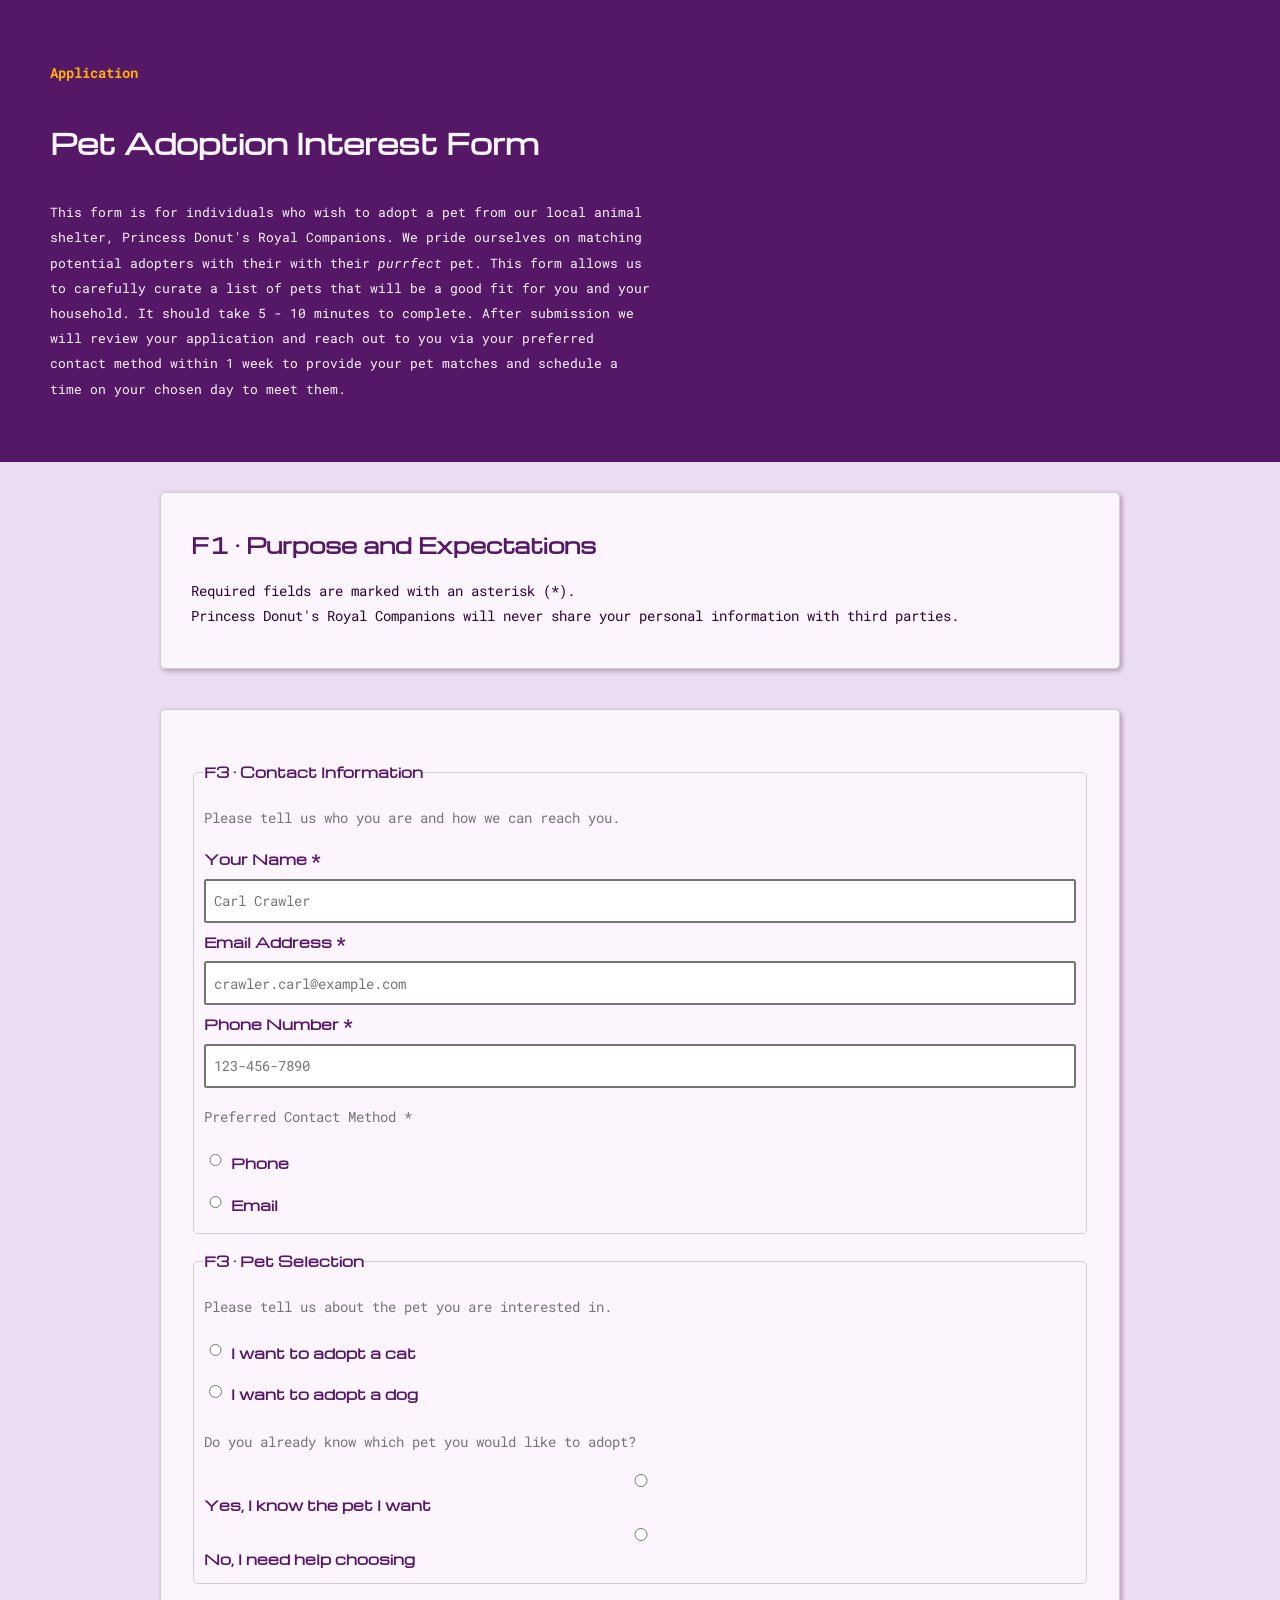
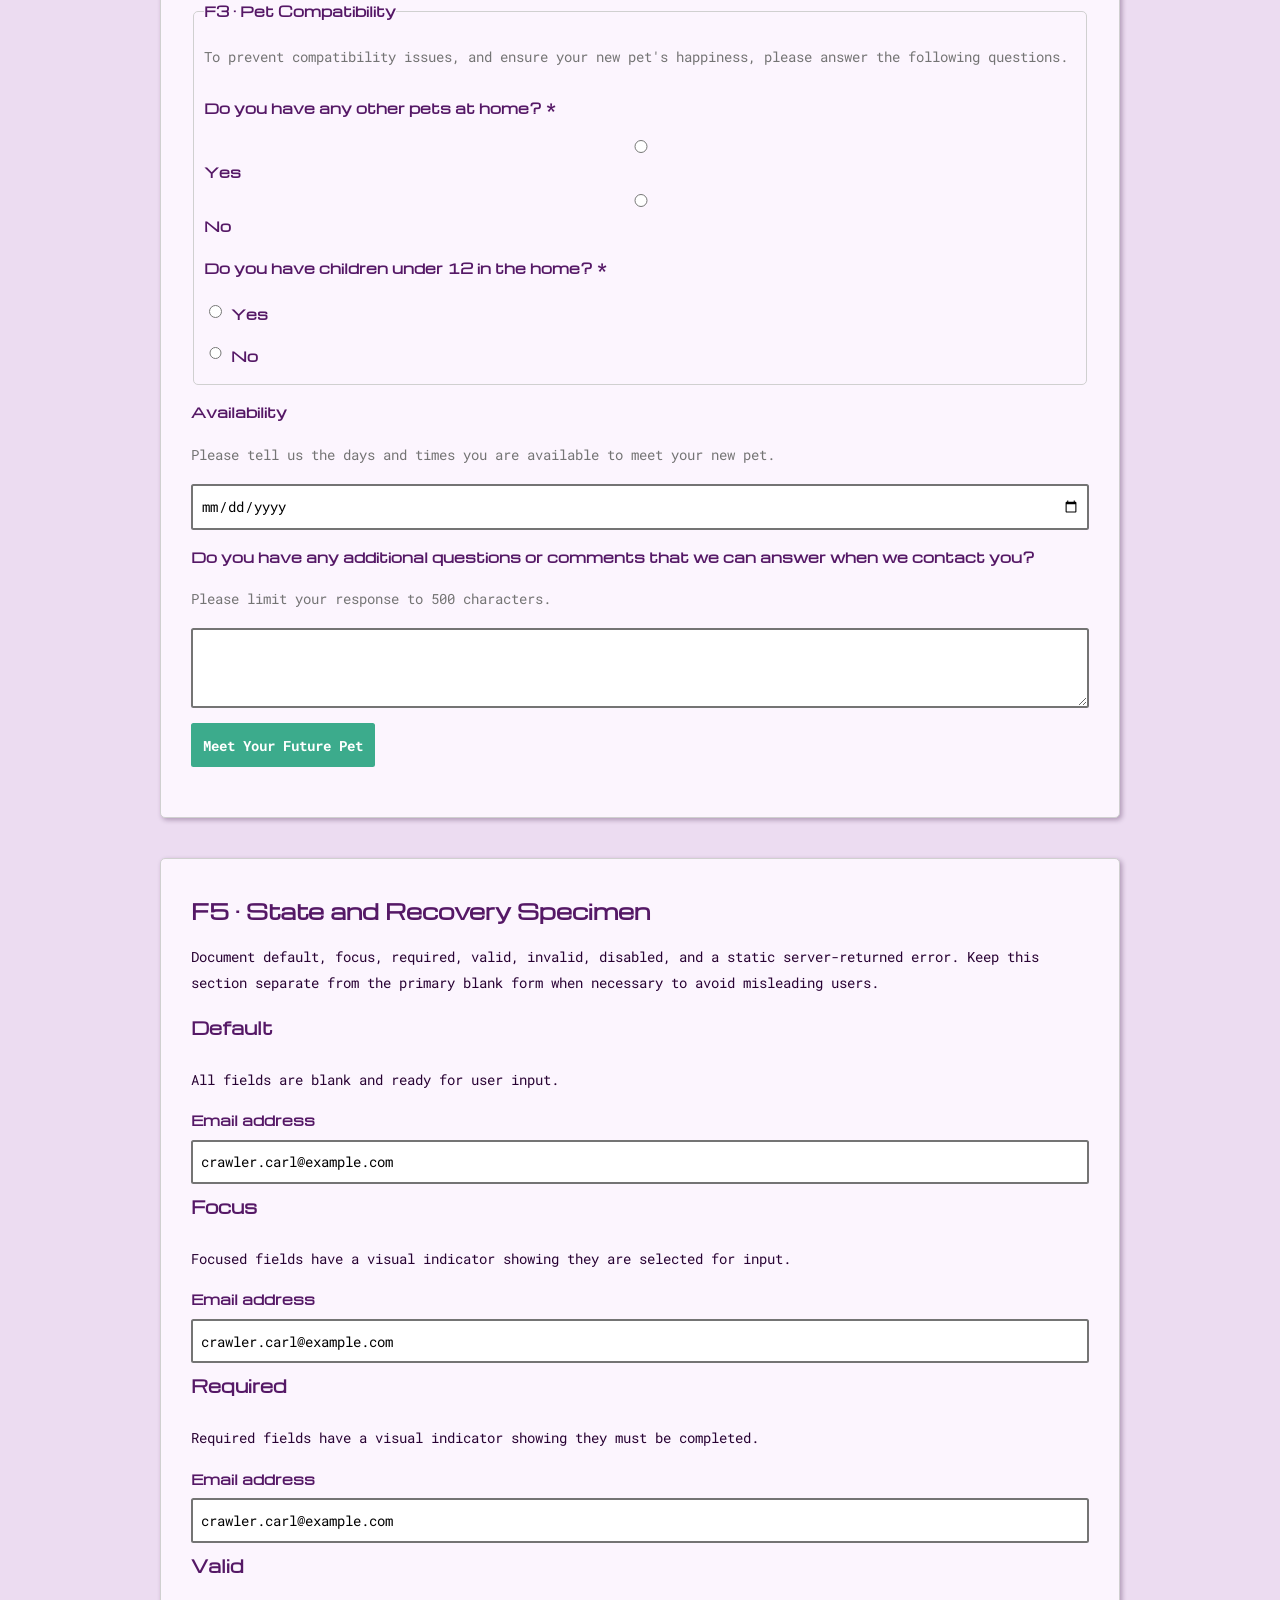
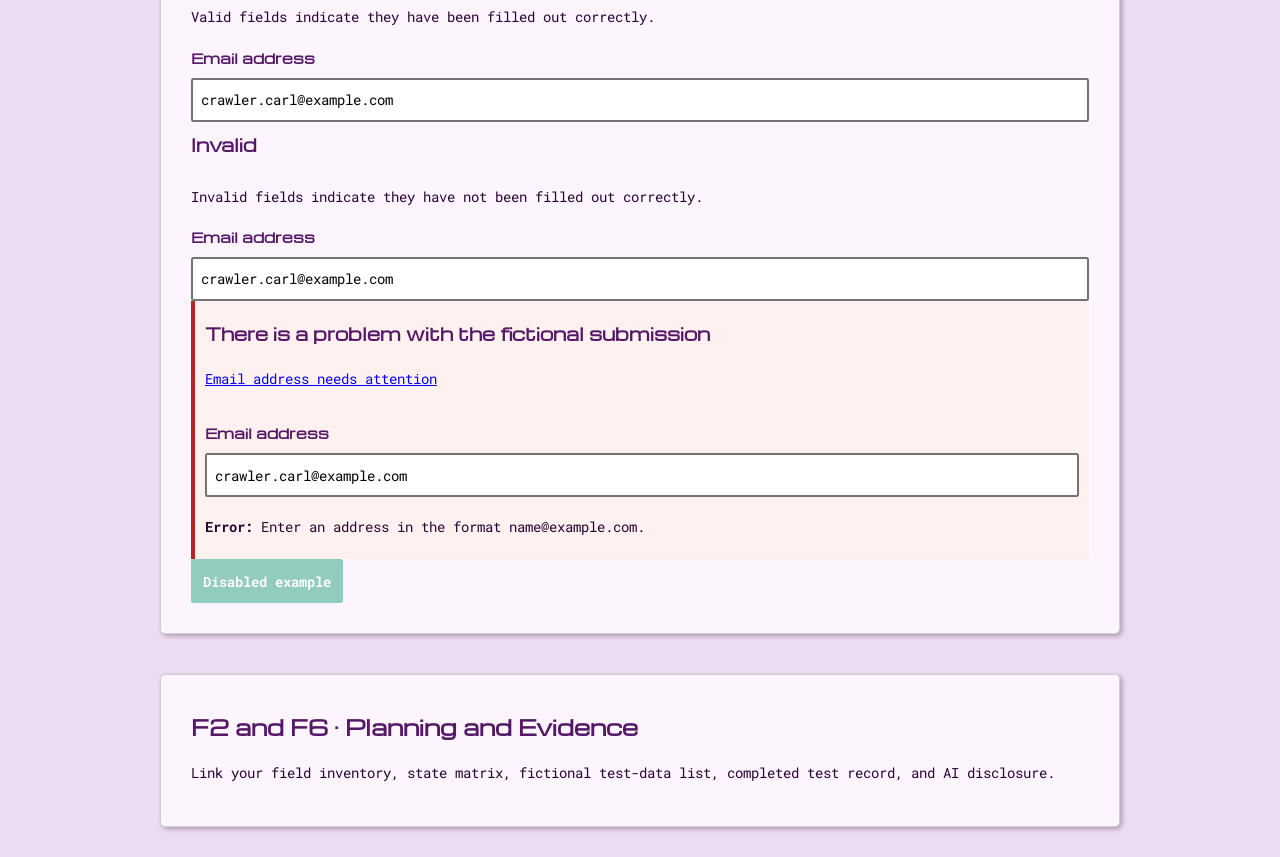
==== commit a107567e: "show/hide toggle fields working goodness it took forever for that bottom one! now I just need to pre" ====
--- a/index.html
+++ b/index.html
@@ -52,55 +52,59 @@
                             <label class="choice"><input id="contact" name="contact" type="radio" value="email" required aria-describedby="contact-method-help"> Email</label>
                         </div>
                     </fieldset>
-                    <fieldset>
+                    <fieldset id="pet-selection">
                         <legend>F3 · Pet Selection</legend>
                         <p class="help" id="pet-species-help">Please tell us about the pet you are interested in.</p>
                         <label class="choice"><input type="radio" name="pet-type" value="cat" aria-describedby="pet-species-help" required> I want to adopt a cat</label>
                         <label class="choice"><input type="radio" name="pet-type" value="dog" aria-describedby="pet-species-help" required> I want to adopt a dog</label>
                         <p class="help" id="pet-choice-help">Do you already know which pet you would like to adopt?</p>
-                        
-                        <label class="inline-choice"> Yes, I know the pet I want</label>
                         <input type="radio" name="specific-pet" value="yes" id="specific-pet-yes" aria-describedby="pet-choice-help" required>
-                        <label class="inline-choice"> No, I need help choosing</label>
+                        <label class="inline-choice" for="specific-pet-yes"> Yes, I know the pet I want</label>
                         <input type="radio" name="specific-pet" value="no" id="specific-pet-no" aria-describedby="pet-choice-help" required>
+                        <label class="inline-choice" for="specific-pet-no"> No, I need help choosing</label> 
                         <div class="field pet-id-field"> <!-- This field is only shown when the user selects "Yes" for the specific pet question -->
                             <p class="help" id="pet-id-help">Enter the pet ID number for the pet you are interested in.</p>
                             <label for="pet-id">Pet Id</label>
                             <input id="pet-id" name="pet-id" type="number" aria-describedby="pet-id-help" min="1" max="99">
                         </div>
+                        <fieldset class="pet-details-field"> <!-- This field is only shown when the user selects "No" for the specific pet question -->
+                            <legend>F3 · Pet Details</legend>
+                            <p class="help">Please tell us a bit more about the type of pet you are looking for. Select all that apply.</p>
+                            <p class="question" id="gender-help">Do you have a gender preference for your new pet?</p>
+                            <label class="choice"><input type="checkbox" name="pet-gender-female" value="female" aria-describedby="gender-help"> Female</label>
+                            <label class="choice"><input type="checkbox" name="pet-gender-male" value="male" aria-describedby="gender-help"> Male</label>
+                            <p class="question" id="age-help">Do you have an age preference for your new pet?</p>
+                            <label class="choice"><input type="checkbox" name="pet-age-baby" value="baby" aria-describedby="age-help"> Baby</label>
+                            <label class="choice"><input type="checkbox" name="pet-age-young-adult" value="young-adult" aria-describedby="age-help"> Young Adult</label>
+                            <label class="choice"><input type="checkbox" name="pet-age-adult" value="adult" aria-describedby="age-help"> Adult</label>
+                            <label class="choice"><input type="checkbox" name="pet-age-senior" value="senior" aria-describedby="age-help"> Senior</label>
+                            <p class="question" id="fur-length-help">Do you have a fur length preference for your new pet?</p>
+                            <label class="choice"><input type="checkbox" name="fur-length-short" value="short" aria-describedby="fur-length-help"> Short</label>
+                            <label class="choice"><input type="checkbox" name="fur-length-medium" value="medium" aria-describedby="fur-length-help"> Medium</label>
+                            <label class="choice"><input type="checkbox" name="fur-length-long" value="long" aria-describedby="fur-length-help"> Long</label>
+                            <p class="question" id="temperament-help">What type of temperament are you looking for in your new pet?</p>
+                            <label class="choice"><input type="checkbox" name="temperament-friendly" value="friendly" aria-describedby="temperament-help"> Friendly</label>
+                            <label class="choice"><input type="checkbox" name="temperament-shy" value="shy" aria-describedby="temperament-help"> Shy</label>
+                            <label class="choice"><input type="checkbox" name="temperament-energetic" value="energetic" aria-describedby="temperament-help"> Energetic</label>
+                            <label class="choice"><input type="checkbox" name="temperament-calm" value="calm" aria-describedby="temperament-help"> Calm</label>
+                        </fieldset>
                     </fieldset>
-                    <fieldset class="pet-details-field"> <!-- This field is only shown when the user selects "No" for the specific pet question -->
-                        <legend>F3 · Pet Details</legend>
-                        <p class="help">Please tell us a bit more about the type of pet you are looking for. Select all that apply.</p>
-                        <p class="question" id="gender-help">Do you have a gender preference for your new pet?</p>
-                        <label class="choice"><input type="checkbox" name="pet-gender-female" value="female" aria-describedby="gender-help"> Female</label>
-                        <label class="choice"><input type="checkbox" name="pet-gender-male" value="male" aria-describedby="gender-help"> Male</label>
-                        <p class="question" id="age-help">Do you have an age preference for your new pet?</p>
-                        <label class="choice"><input type="checkbox" name="pet-age-baby" value="baby" aria-describedby="age-help"> Baby</label>
-                        <label class="choice"><input type="checkbox" name="pet-age-young-adult" value="young-adult" aria-describedby="age-help"> Young Adult</label>
-                        <label class="choice"><input type="checkbox" name="pet-age-adult" value="adult" aria-describedby="age-help"> Adult</label>
-                        <label class="choice"><input type="checkbox" name="pet-age-senior" value="senior" aria-describedby="age-help"> Senior</label>
-                        <p class="question" id="fur-length-help">Do you have a fur length preference for your new pet?</p>
-                        <label class="choice"><input type="checkbox" name="fur-length-short" value="short" aria-describedby="fur-length-help"> Short</label>
-                        <label class="choice"><input type="checkbox" name="fur-length-medium" value="medium" aria-describedby="fur-length-help"> Medium</label>
-                        <label class="choice"><input type="checkbox" name="fur-length-long" value="long" aria-describedby="fur-length-help"> Long</label>
-                        <p class="question" id="temperament-help">What type of temperament are you looking for in your new pet?</p>
-                        <label class="choice"><input type="checkbox" name="temperament-friendly" value="friendly" aria-describedby="temperament-help"> Friendly</label>
-                        <label class="choice"><input type="checkbox" name="temperament-shy" value="shy" aria-describedby="temperament-help"> Shy</label>
-                        <label class="choice"><input type="checkbox" name="temperament-energetic" value="energetic" aria-describedby="temperament-help"> Energetic</label>
-                        <label class="choice"><input type="checkbox" name="temperament-calm" value="calm" aria-describedby="temperament-help"> Calm</label>
-                    </fieldset>
-                    <fieldset>
+                    <fieldset id="pet-compatibility">
                         <legend>F3 · Pet Compatibility</legend>
                         <p class="help">To prevent compatibility issues, and ensure your new pet's happiness, 
                             please answer the following questions.</p>
                         <p id="other-pet-help" class="question">Do you have any other pets at home?<span class="required"> *</span></p>
-                        <label class="choice"><input type="radio" name="other-pet" value="yes" id="other-pet-yes" aria-describedby="other-pet-help" required> Yes</label>
-                        <label class="choice"><input type="radio" name="other-pet" value="no" id="other-pet-no" aria-describedby="other-pet-help" required> No</label>
-                        <p id="compatibility-help" class="question other-pet">What other type pets for you have? Check all that apply.<span class="required"> *</span></p>
-                        <label class="choice other-pet"><input type="checkbox" name="other-cat" value="cat" aria-describedby="compatibility-help"> Cat</label>
-                        <label class="choice other-pet"><input type="checkbox" name="other-dog" value="dog" aria-describedby="compatibility-help"> Dog</label>
-                        <label class="choice other-pet"><input type="checkbox" name="other-pet-other" value="other" aria-describedby="compatibility-help"> Other Species</label>
+                        <input type="radio" name="other-pet" value="yes" id="other-pet-yes" aria-describedby="other-pet-help" required>
+                        <label class="inline-choice" for="other-pet-yes">Yes </label>
+                        <input type="radio" name="other-pet" value="no" id="other-pet-no" aria-describedby="other-pet-help" required>
+                        <label class="inline-choice" for="other-pet-no">No </label>
+                        <fieldset class="other-pets-field"> <!-- This field is only shown when the user selects "Yes" for the other pets question -->
+                            <legend>Other Pets</legend>
+                            <p id="compatibility-help" class="question">What other type pets for you have? Check all that apply.<span class="required"> *</span></p>
+                            <label class="choice"><input type="checkbox" name="other-cat" value="cat" aria-describedby="compatibility-help"> Cat</label>
+                            <label class="choice"><input type="checkbox" name="other-dog" value="dog" aria-describedby="compatibility-help"> Dog</label>
+                            <label class="choice"><input type="checkbox" name="other-pet-other" value="other" aria-describedby="compatibility-help"> Other Species</label>
+                        </fieldset>
                         <p class="question" id="children-help">Do you have children under 12 in the home? <span class="required"> *</span></p>
                         <label class="choice"><input type="radio" name="children" value="yes" aria-describedby="children-help" required> Yes</label>
                         <label class="choice"><input type="radio" name="children" value="no" aria-describedby="children-help" required> No</label>
--- a/styles.css
+++ b/styles.css
@@ -176,15 +176,15 @@
 /* hide all the fields that rely on a specific check box*/
 .pet-id-field { display:none; }
 .pet-details-field { display:none; }
-.other-pet { display:none; }
+.other-pets-field { display:none; }
 /* show the hidden fields when these are checked */
 #specific-pet-yes:checked ~ .pet-id-field { display:block; }
-#specific-pet-no:checked ~ .pet-details-field { display:block; }
-#other-pet-yes:checked ~ .other-pet { display:block; }
+#specific-pet-no:checked ~ .pet-details-field { display:block; margin-top:var(--space-card); }
+#other-pet-yes:checked ~ .other-pets-field { display:block; margin-top:var(--space-card);}
 /* rehide the fields if they are unchecked */
 #specific-pet-no:not(:checked) ~ .pet-details-field { display:none; }
 #specific-pet-yes:not(:checked) ~ .pet-id-field { display:none; }
-#other-pet-no:not(:checked) ~ .other-pet { display:none; }
+#other-pet-no:checked ~ .other-pets-field { display:none; } 
 
 
 @media (min-width:48rem){
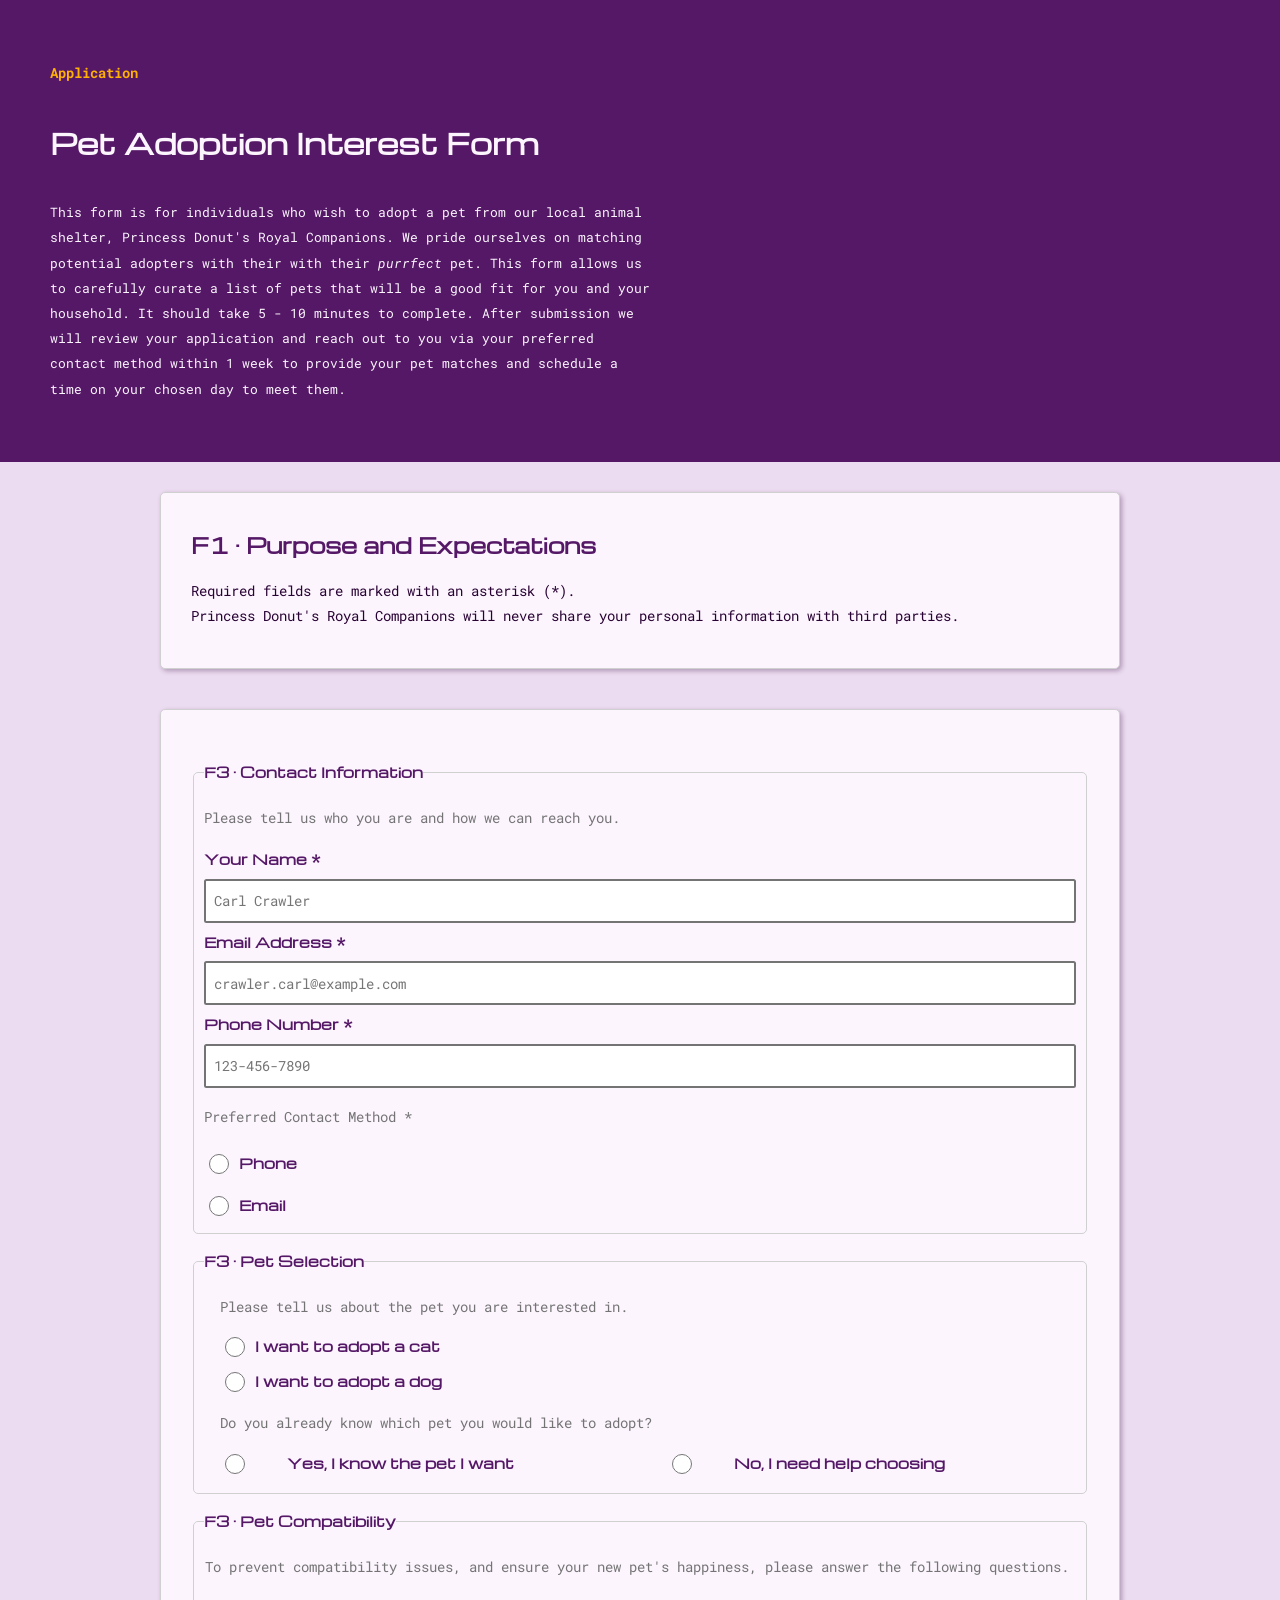
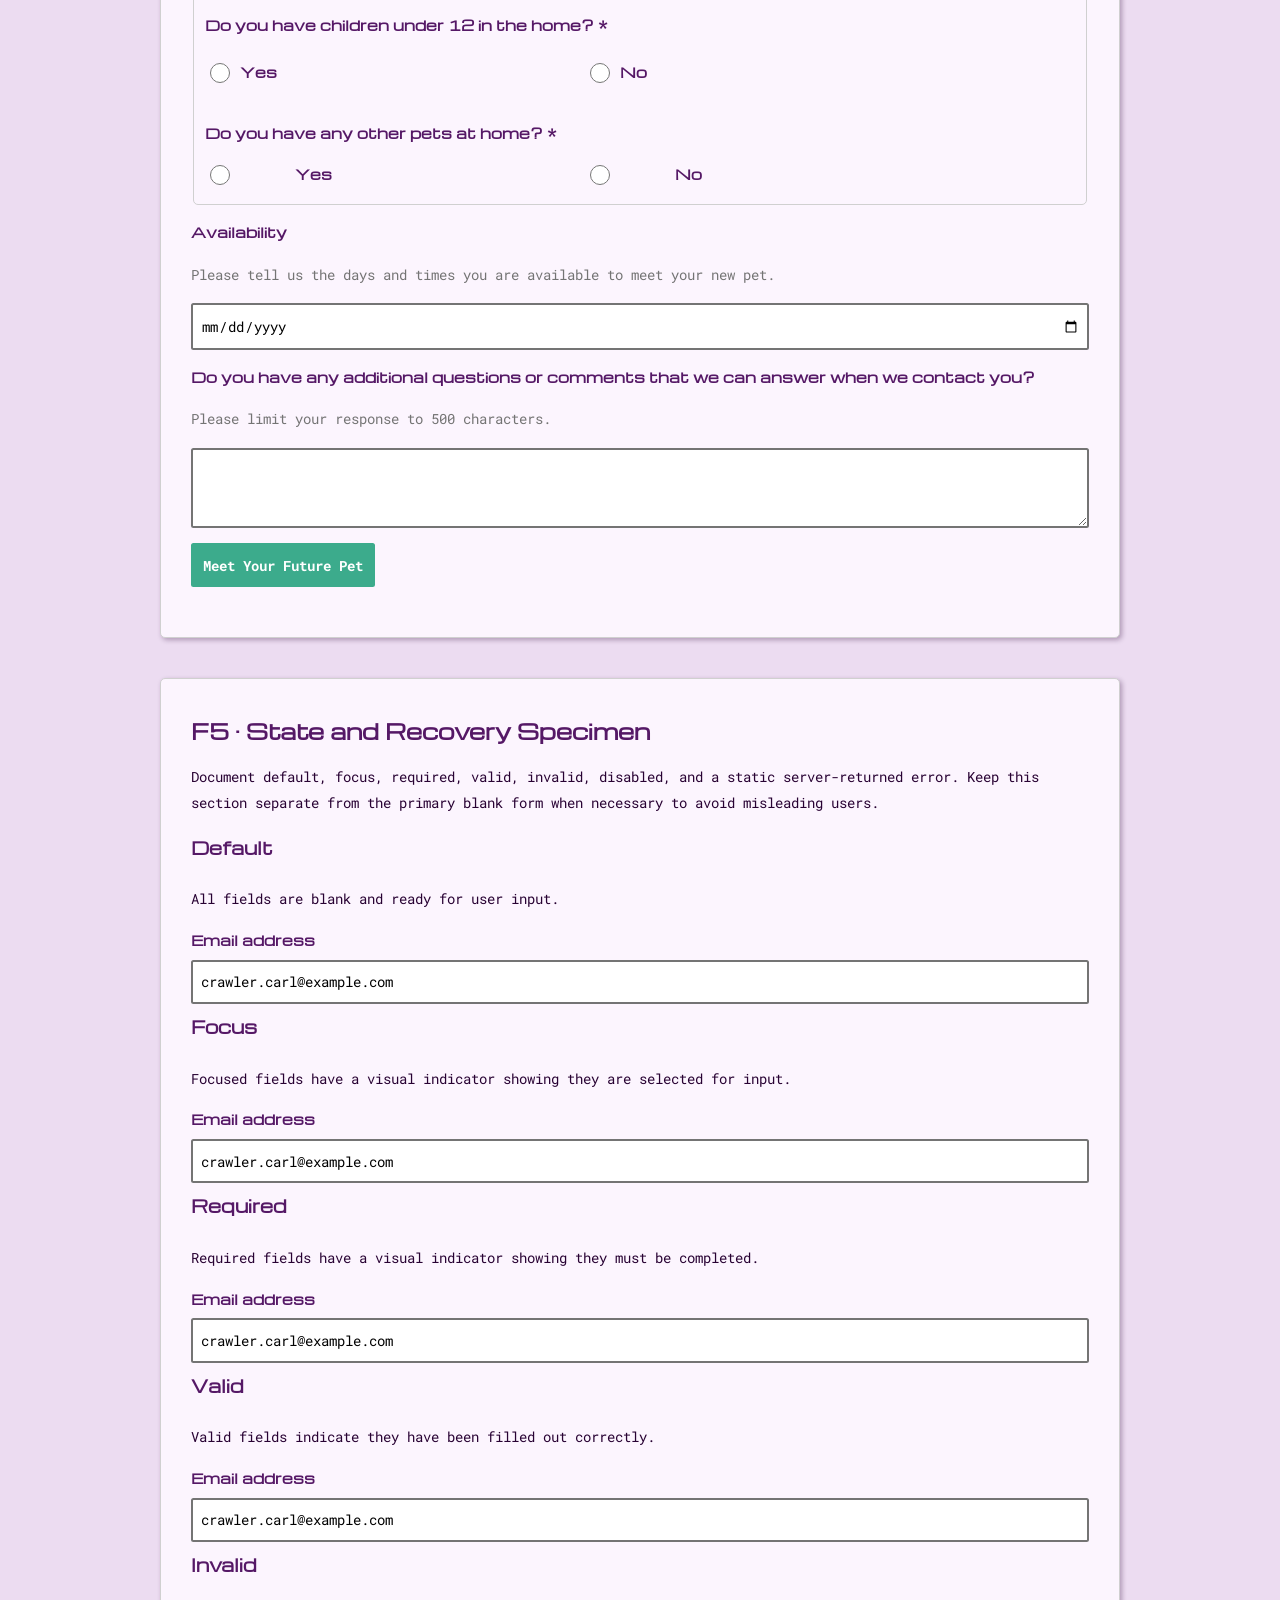
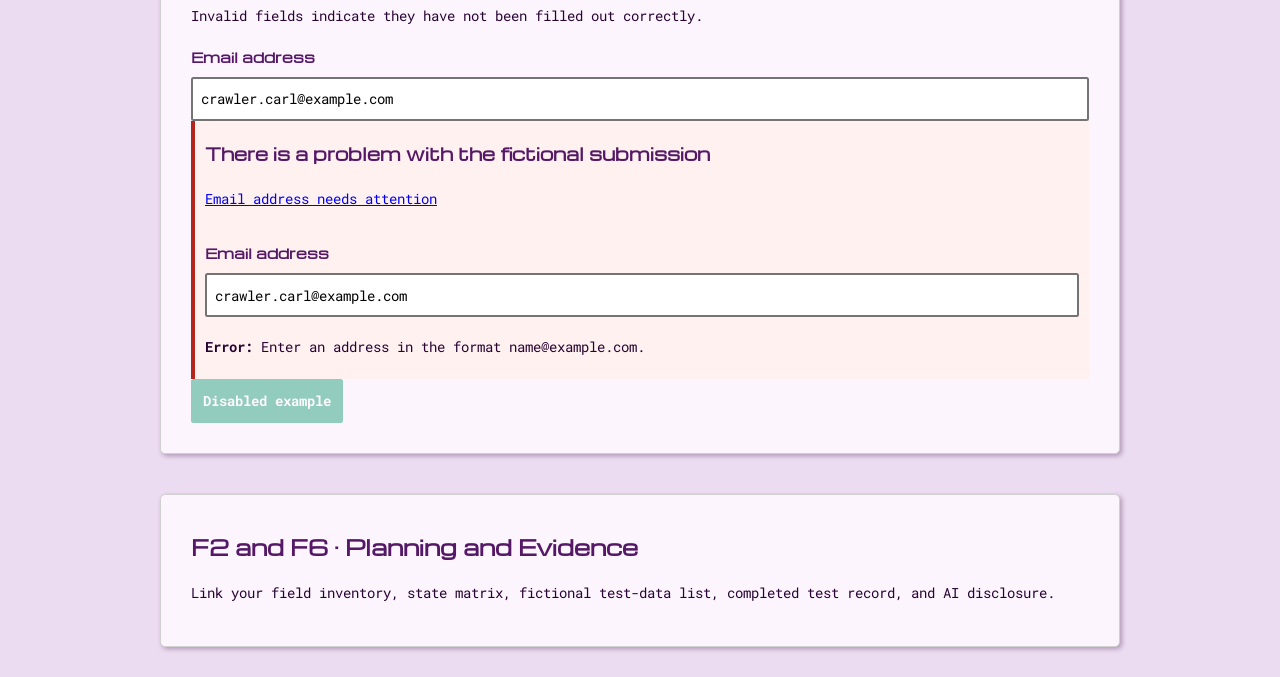
==== commit 5d5793ff: "fixed form layout need to check smaller sizes still but reg size is good" ====
--- a/index.html
+++ b/index.html
@@ -54,14 +54,16 @@
                     </fieldset>
                     <fieldset id="pet-selection">
                         <legend>F3 · Pet Selection</legend>
-                        <p class="help" id="pet-species-help">Please tell us about the pet you are interested in.</p>
-                        <label class="choice"><input type="radio" name="pet-type" value="cat" aria-describedby="pet-species-help" required> I want to adopt a cat</label>
-                        <label class="choice"><input type="radio" name="pet-type" value="dog" aria-describedby="pet-species-help" required> I want to adopt a dog</label>
-                        <p class="help" id="pet-choice-help">Do you already know which pet you would like to adopt?</p>
+                        <div id="q1">
+                            <p class="help" id="pet-species-help">Please tell us about the pet you are interested in.</p>
+                            <label class="choice"><input type="radio" name="pet-type" value="cat" aria-describedby="pet-species-help" required> I want to adopt a cat</label>
+                            <label class="choice"><input type="radio" name="pet-type" value="dog" aria-describedby="pet-species-help" required> I want to adopt a dog</label>
+                            <p class="help" id="pet-choice-help">Do you already know which pet you would like to adopt?</p>
+                        </div>
                         <input type="radio" name="specific-pet" value="yes" id="specific-pet-yes" aria-describedby="pet-choice-help" required>
-                        <label class="inline-choice" for="specific-pet-yes"> Yes, I know the pet I want</label>
+                        <label for="specific-pet-yes" id="specific-pet-yes-label"> Yes, I know the pet I want</label>
                         <input type="radio" name="specific-pet" value="no" id="specific-pet-no" aria-describedby="pet-choice-help" required>
-                        <label class="inline-choice" for="specific-pet-no"> No, I need help choosing</label> 
+                        <label for="specific-pet-no" id="specific-pet-no-label"> No, I need help choosing</label> 
                         <div class="field pet-id-field"> <!-- This field is only shown when the user selects "Yes" for the specific pet question -->
                             <p class="help" id="pet-id-help">Enter the pet ID number for the pet you are interested in.</p>
                             <label for="pet-id">Pet Id</label>
@@ -71,43 +73,57 @@
                             <legend>F3 · Pet Details</legend>
                             <p class="help">Please tell us a bit more about the type of pet you are looking for. Select all that apply.</p>
                             <p class="question" id="gender-help">Do you have a gender preference for your new pet?</p>
-                            <label class="choice"><input type="checkbox" name="pet-gender-female" value="female" aria-describedby="gender-help"> Female</label>
-                            <label class="choice"><input type="checkbox" name="pet-gender-male" value="male" aria-describedby="gender-help"> Male</label>
+                            <div class="options">
+                                <label class="choice"><input type="checkbox" name="pet-gender-female" value="female" aria-describedby="gender-help"> Female</label>
+                                <label class="choice"><input type="checkbox" name="pet-gender-male" value="male" aria-describedby="gender-help"> Male</label>
+                            </div>
                             <p class="question" id="age-help">Do you have an age preference for your new pet?</p>
-                            <label class="choice"><input type="checkbox" name="pet-age-baby" value="baby" aria-describedby="age-help"> Baby</label>
-                            <label class="choice"><input type="checkbox" name="pet-age-young-adult" value="young-adult" aria-describedby="age-help"> Young Adult</label>
-                            <label class="choice"><input type="checkbox" name="pet-age-adult" value="adult" aria-describedby="age-help"> Adult</label>
-                            <label class="choice"><input type="checkbox" name="pet-age-senior" value="senior" aria-describedby="age-help"> Senior</label>
+                            <div class="options">
+                                <label class="choice"><input type="checkbox" name="pet-age-baby" value="baby" aria-describedby="age-help"> Baby</label>
+                                <label class="choice"><input type="checkbox" name="pet-age-young-adult" value="young-adult" aria-describedby="age-help"> Young Adult</label>
+                                <label class="choice"><input type="checkbox" name="pet-age-adult" value="adult" aria-describedby="age-help"> Adult</label>
+                                <label class="choice"><input type="checkbox" name="pet-age-senior" value="senior" aria-describedby="age-help"> Senior</label>
+                            </div>
                             <p class="question" id="fur-length-help">Do you have a fur length preference for your new pet?</p>
-                            <label class="choice"><input type="checkbox" name="fur-length-short" value="short" aria-describedby="fur-length-help"> Short</label>
-                            <label class="choice"><input type="checkbox" name="fur-length-medium" value="medium" aria-describedby="fur-length-help"> Medium</label>
-                            <label class="choice"><input type="checkbox" name="fur-length-long" value="long" aria-describedby="fur-length-help"> Long</label>
+                            <div class="options">
+                                <label class="choice"><input type="checkbox" name="fur-length-short" value="short" aria-describedby="fur-length-help"> Short</label>
+                                <label class="choice"><input type="checkbox" name="fur-length-medium" value="medium" aria-describedby="fur-length-help"> Medium</label>
+                                <label class="choice"><input type="checkbox" name="fur-length-long" value="long" aria-describedby="fur-length-help"> Long</label>
+                            </div>
                             <p class="question" id="temperament-help">What type of temperament are you looking for in your new pet?</p>
-                            <label class="choice"><input type="checkbox" name="temperament-friendly" value="friendly" aria-describedby="temperament-help"> Friendly</label>
-                            <label class="choice"><input type="checkbox" name="temperament-shy" value="shy" aria-describedby="temperament-help"> Shy</label>
-                            <label class="choice"><input type="checkbox" name="temperament-energetic" value="energetic" aria-describedby="temperament-help"> Energetic</label>
-                            <label class="choice"><input type="checkbox" name="temperament-calm" value="calm" aria-describedby="temperament-help"> Calm</label>
+                            <div class="options">
+                                <label class="choice"><input type="checkbox" name="temperament-friendly" value="friendly" aria-describedby="temperament-help"> Friendly</label>
+                                <label class="choice"><input type="checkbox" name="temperament-shy" value="shy" aria-describedby="temperament-help"> Shy</label>
+                                <label class="choice"><input type="checkbox" name="temperament-energetic" value="energetic" aria-describedby="temperament-help"> Energetic</label>
+                                <label class="choice"><input type="checkbox" name="temperament-calm" value="calm" aria-describedby="temperament-help"> Calm</label>
+                            </div>
                         </fieldset>
                     </fieldset>
                     <fieldset id="pet-compatibility">
                         <legend>F3 · Pet Compatibility</legend>
-                        <p class="help">To prevent compatibility issues, and ensure your new pet's happiness, 
-                            please answer the following questions.</p>
+                        <div id="q3">
+                            <p class="help">To prevent compatibility issues, and ensure your new pet's happiness, 
+                                please answer the following questions.</p>
+                            <p class="question" id="children-help">Do you have children under 12 in the home? <span class="required"> *</span></p>
+                        </div>
+                        <label class="choice" id="children-yes"><input type="radio" name="children" value="yes"  aria-describedby="children-help" required> Yes</label>
+                        <label class="choice" id="children-no"><input type="radio" name="children" value="no"  aria-describedby="children-help" required> No</label>
                         <p id="other-pet-help" class="question">Do you have any other pets at home?<span class="required"> *</span></p>
                         <input type="radio" name="other-pet" value="yes" id="other-pet-yes" aria-describedby="other-pet-help" required>
-                        <label class="inline-choice" for="other-pet-yes">Yes </label>
+                        <label class="inline-choice" for="other-pet-yes" id="other-pet-yes-label">Yes </label>
                         <input type="radio" name="other-pet" value="no" id="other-pet-no" aria-describedby="other-pet-help" required>
-                        <label class="inline-choice" for="other-pet-no">No </label>
+                        <label class="inline-choice" for="other-pet-no" id="other-pet-no-label">No </label>
                         <fieldset class="other-pets-field"> <!-- This field is only shown when the user selects "Yes" for the other pets question -->
                             <legend>Other Pets</legend>
                             <p id="compatibility-help" class="question">What other type pets for you have? Check all that apply.<span class="required"> *</span></p>
-                            <label class="choice"><input type="checkbox" name="other-cat" value="cat" aria-describedby="compatibility-help"> Cat</label>
-                            <label class="choice"><input type="checkbox" name="other-dog" value="dog" aria-describedby="compatibility-help"> Dog</label>
-                            <label class="choice"><input type="checkbox" name="other-pet-other" value="other" aria-describedby="compatibility-help"> Other Species</label>
+                            <div class="options">
+                                <label class="choice"><input type="checkbox" name="other-cat" value="cat" aria-describedby="compatibility-help"> Cat</label>
+                                <label class="choice"><input type="checkbox" name="other-dog" value="dog" aria-describedby="compatibility-help"> Dog</label>
+                                <label class="choice"><input type="checkbox" name="other-pet-other" value="other" aria-describedby="compatibility-help"> Other Species</label>
+                            </div>
                         </fieldset>
-                        <p class="question" id="children-help">Do you have children under 12 in the home? <span class="required"> *</span></p>
-                        <label class="choice"><input type="radio" name="children" value="yes" aria-describedby="children-help" required> Yes</label>
-                        <label class="choice"><input type="radio" name="children" value="no" aria-describedby="children-help" required> No</label>
+                        
+                        
                     </fieldset>
                     <div class="field">
                         <label for="meeting-date">Availability</label>
--- a/styles.css
+++ b/styles.css
@@ -129,6 +129,10 @@
     border:2px solid var(--color-border);
     border-radius:.25rem;
 }
+input[type="radio"], input[type="checkbox"] {
+    width:2rem;
+    height:2rem;
+}
 textarea{
     min-height:8rem;
     resize:vertical;
@@ -139,14 +143,48 @@
     align-items:flex-start;
     padding:.5rem 0;
 }
-.choice input{
-    inline-size:1.25rem;
-    block-size:1.25rem;
-}
-.inline-choice {
-    display:inline-block;
-    margin-right:.5rem;
-}
+.options {
+    display: grid;
+    grid-template-columns:repeat(4, 1fr); 
+}
+.question{
+    margin-top:var(--scaled-font);
+}
+#pet-selection {
+    display: grid;
+    grid-template-areas: 
+        "q1 q1 q1 q1"
+        "b1 l1 b2 l2"
+        "q q q q";
+    justify-content: space-around;
+}
+#q1 { grid-area: q1; }
+#specific-pet-yes { grid-area: b1; }
+#specific-pet-yes-label { grid-area: l1; margin-right: 9vw; }
+#specific-pet-no { grid-area: b2; }
+#specific-pet-no-label { grid-area: l2;  margin-right: 9vw; }
+.pet-id-field, .pet-details-field { grid-area: q; }
+#pet-compatibility {
+    display: grid;
+    grid-template-areas: 
+        "q3 q3 q3 q3"
+        "b3 b3 b4 b4"
+        "q4 q4 q4 q4"
+        "b5 l5 b6 l6"
+        "q5 q5 q5 q5";
+    justify-content: space-around;
+}
+#q3 { grid-area: q3; }
+#children-yes { grid-area: b3; margin-right: 10vw}
+#children-no { grid-area: b4; margin-right: 20vw}
+#other-pet-help { grid-area: q4; }
+#other-pet-yes { grid-area: b5; }
+#other-pet-yes-label { grid-area: l5; margin-right: 15vw;}
+#other-pet-no { grid-area: b6; }
+#other-pet-no-label { grid-area: l6; margin-right: 25vw;}
+.other-pets-field { grid-area: q5; }
+
+
 button{
     justify-self:start;
     min-height:44px;
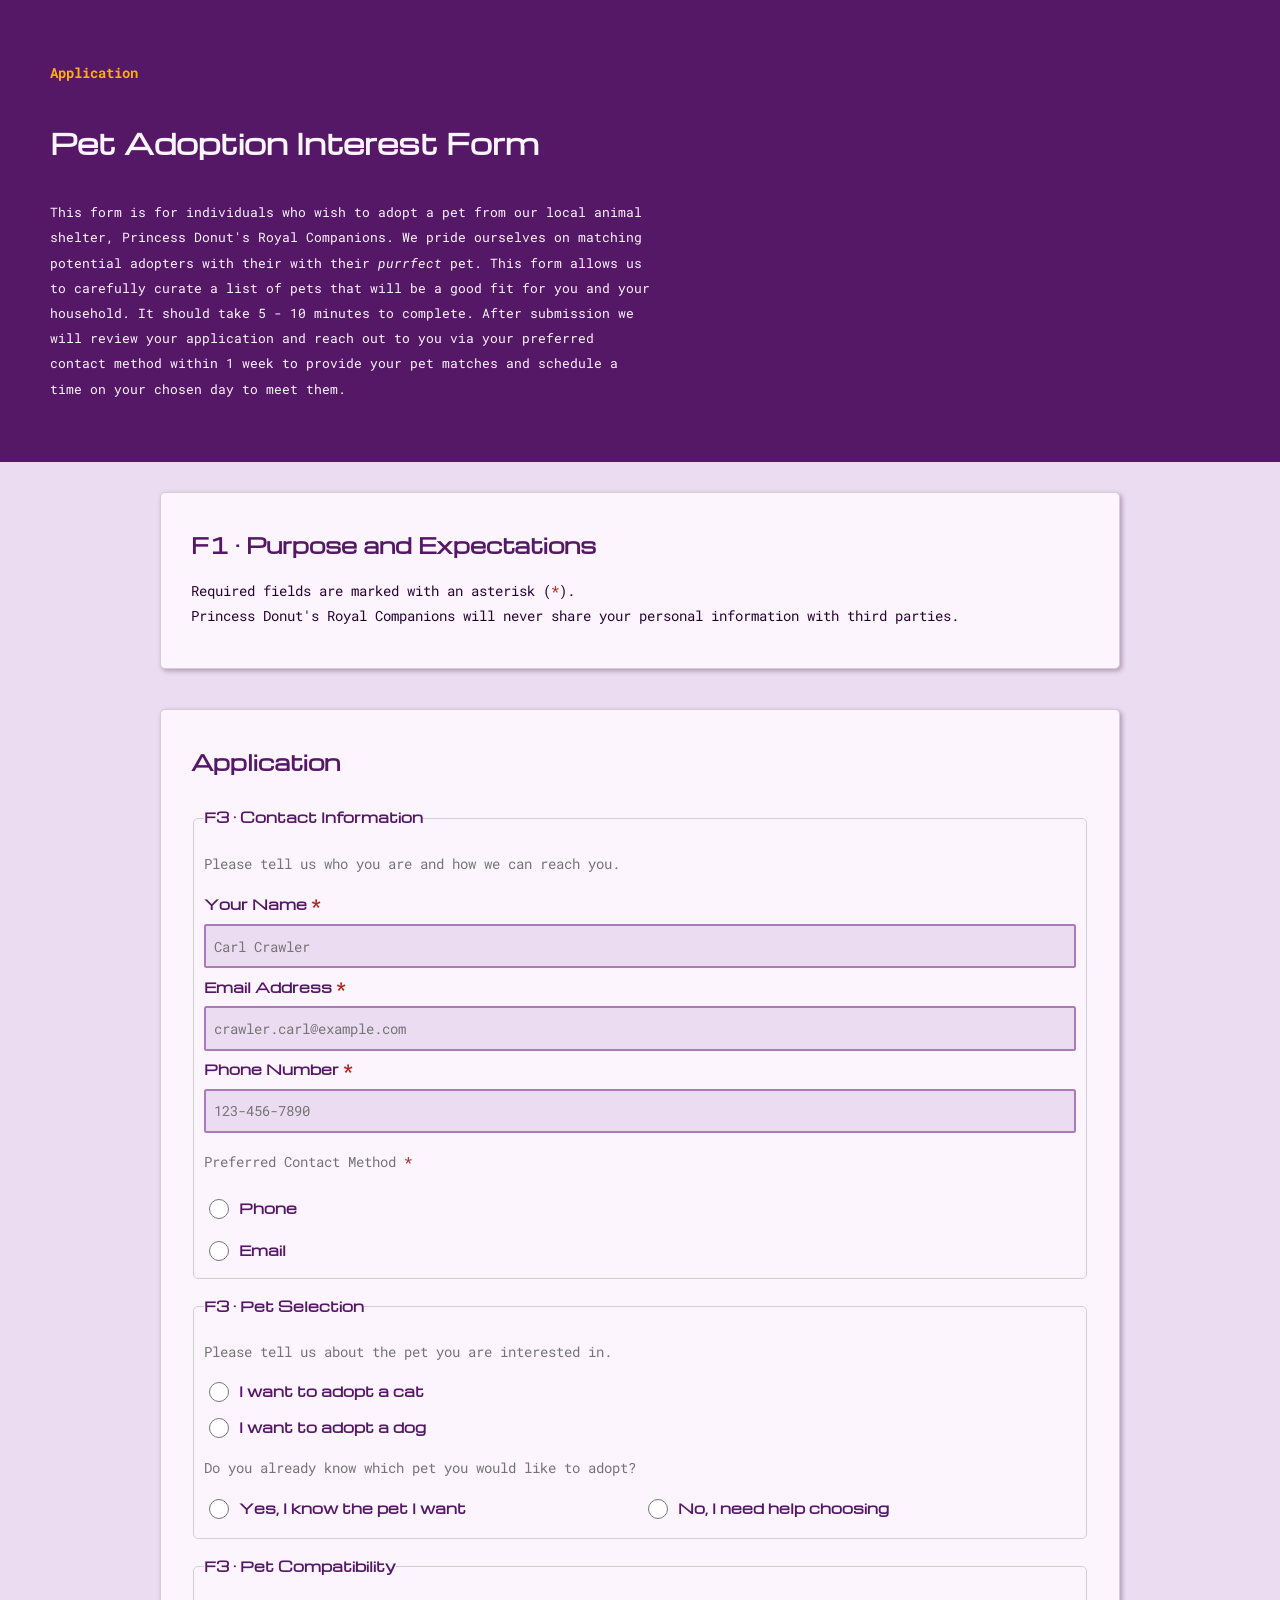
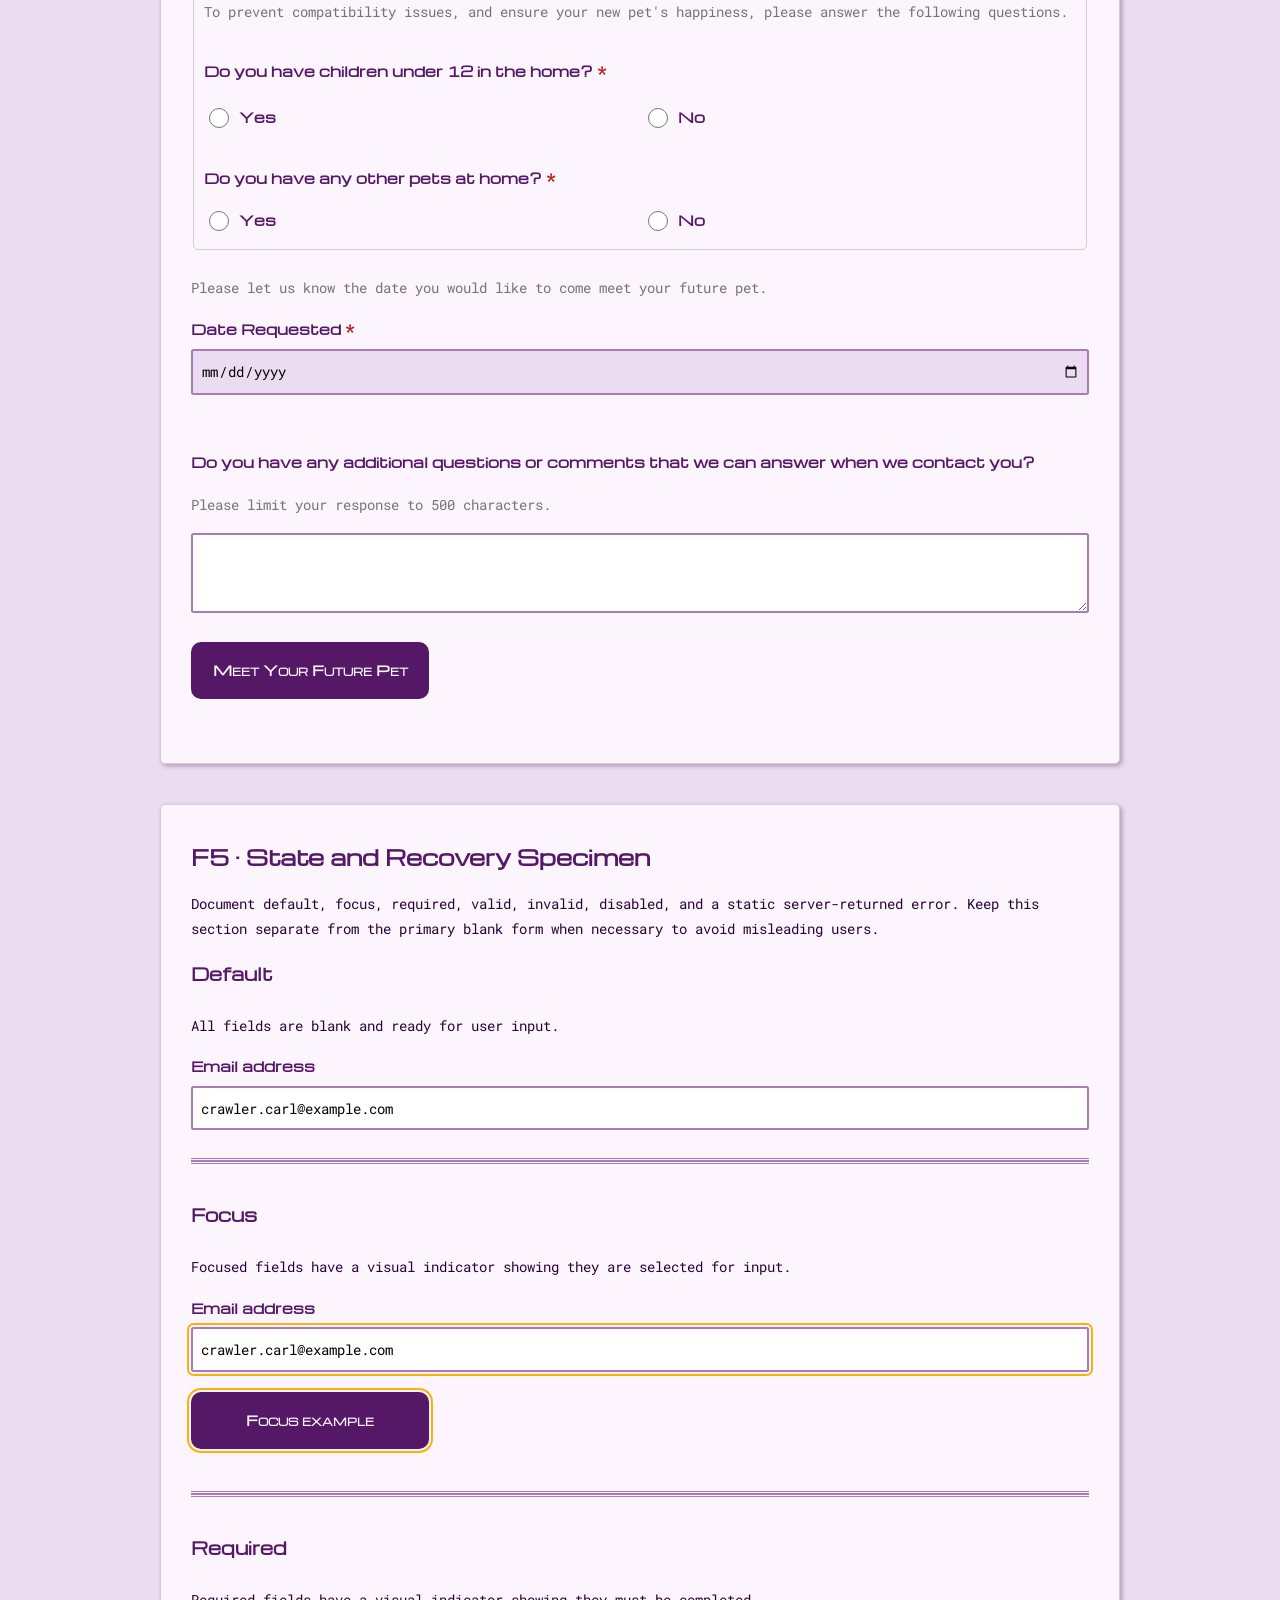
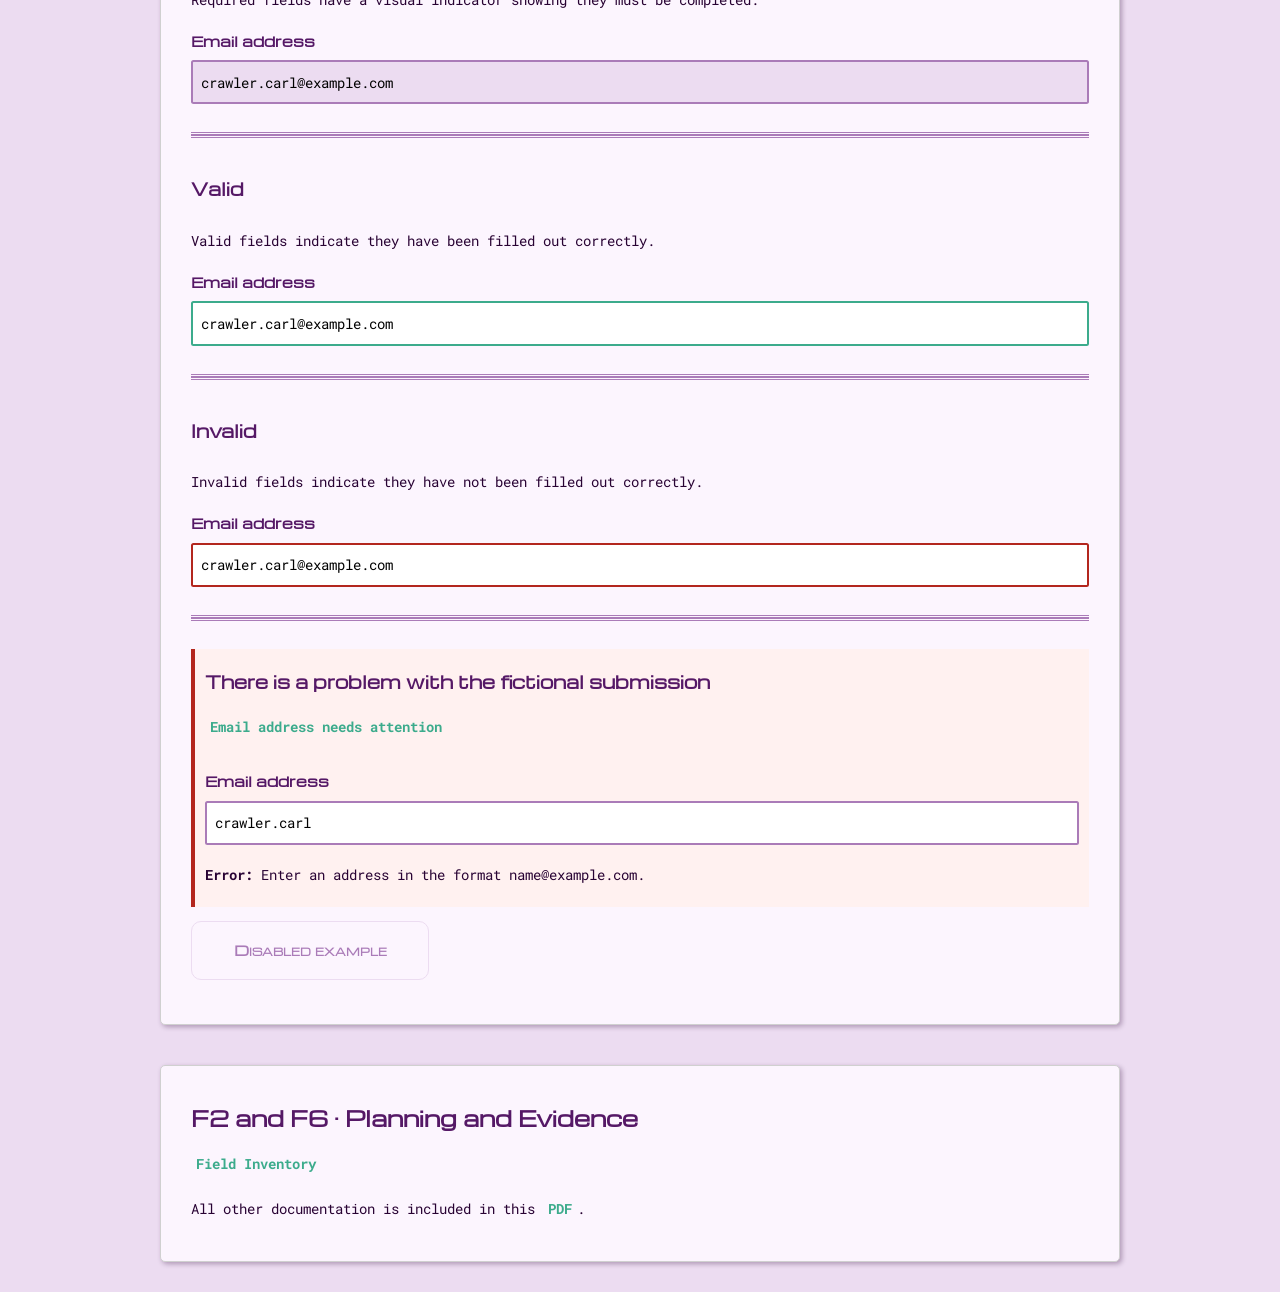
==== commit f39a495d: "All done!" ====
--- a/index.html
+++ b/index.html
@@ -29,7 +29,8 @@
                    <br>
                    Princess Donut's Royal Companions will never share your personal information with third parties.</p>
             </section>
-            <section>
+            <section id="pet-application">
+                <h2>Application</h2>
                 <form action="" method="get">
                     <fieldset>
                         <legend>F3 · Contact Information</legend>
@@ -44,12 +45,12 @@
                         </div>
                         <div class="field">
                             <label for="phone">Phone Number<span class="required"> *</span></label>
-                            <input id="phone" name="phone" type="tel" autocomplete="tel" placeholder="123-456-7890" aria-describedby="contact-info-help" required>
+                            <input id="phone" name="phone" type="tel" autocomplete="tel" placeholder="123-456-7890" aria-describedby="contact-info-help" pattern="^\d{10}$" required>
                         </div>
                         <div class="field">
                             <p class="help" id="contact-method-help">Preferred Contact Method<span class="required"> *</span></p>
-                            <label class="choice"><input id="contact" name="contact" type="radio" value="phone" required aria-describedby="contact-method-help"> Phone</label>
-                            <label class="choice"><input id="contact" name="contact" type="radio" value="email" required aria-describedby="contact-method-help"> Email</label>
+                            <label class="choice"><input id="contact-phone" name="contact" type="radio" value="phone" required aria-describedby="contact-method-help"> Phone</label>
+                            <label class="choice"><input id="contact-email" name="contact" type="radio" value="email" required aria-describedby="contact-method-help"> Email</label>
                         </div>
                     </fieldset>
                     <fieldset id="pet-selection">
@@ -65,9 +66,9 @@
                         <input type="radio" name="specific-pet" value="no" id="specific-pet-no" aria-describedby="pet-choice-help" required>
                         <label for="specific-pet-no" id="specific-pet-no-label"> No, I need help choosing</label> 
                         <div class="field pet-id-field"> <!-- This field is only shown when the user selects "Yes" for the specific pet question -->
-                            <p class="help" id="pet-id-help">Enter the pet ID number for the pet you are interested in.</p>
+                            <p class="help" id="pet-id-help">Enter the pet ID number for the pet you are interested in (1 - 99).</p>
                             <label for="pet-id">Pet Id</label>
-                            <input id="pet-id" name="pet-id" type="number" aria-describedby="pet-id-help" min="1" max="99">
+                            <input id="pet-id" name="pet-id" type="number" aria-describedby="pet-id-help" min="1" max="99" placeholder="">
                         </div>
                         <fieldset class="pet-details-field"> <!-- This field is only shown when the user selects "No" for the specific pet question -->
                             <legend>F3 · Pet Details</legend>
@@ -122,20 +123,19 @@
                                 <label class="choice"><input type="checkbox" name="other-pet-other" value="other" aria-describedby="compatibility-help"> Other Species</label>
                             </div>
                         </fieldset>
-                        
-                        
                     </fieldset>
                     <div class="field">
-                        <label for="meeting-date">Availability</label>
-                        <p class="help" id="meeting-date-help">Please tell us the days and times you are available to meet your new pet.</p>
-                        <input id="meeting-date" name="meeting-date" type="date" aria-describedby="meeting-date-help" min="2026-09-13">
+                        <p class="help" id="meeting-date-help">Please let us know the date you would like to come meet your future pet.</p>
+                        <label for="meeting-date">Date Requested<span class="required"> *</span></label>
+                        <input id="meeting-date" name="meeting-date" type="date" aria-describedby="meeting-date-help" min="2026-09-13" required>
                     </div>
+                    <br>
                     <div class="field">
                         <label for="comments">Do you have any additional questions or comments that we can answer when we contact you?</label>
                         <p class="help" id="comments-help">Please limit your response to 500 characters.</p>
-                        <textarea id="comments" name="comments" aria-describedby="comments-help" maxlength="500"></textarea>
+                        <textarea id="comments" name="comments" aria-describedby="comments-help" maxlength="500" placeholder=""></textarea>
                     </div>
-                    <button type="submit">Meet Your Future Pet</button>
+                    <button class="primary-button" type="submit">Meet Your Future Pet</button>
                 </form>
             </section>
             <section id="states">
@@ -147,44 +147,51 @@
                         <label for="default-example">Email address</label>
                         <input id="default-example" type="email" value="crawler.carl@example.com">
                     </div>   
+                    <hr>
                     <div class="field focus-sample card">
                         <h3>Focus</h3>
                         <p>Focused fields have a visual indicator showing they are selected for input.</p>
                         <label for="focus-example">Email address</label>
-                        <input id="focus-example" type="email" value="crawler.carl@example.com" focus>
+                        <input id="focus-example" type="email" value="crawler.carl@example.com">
+                        <button class="primary-button" type="button">Focus example</button>
                     </div>
+                    <hr>
                     <div class="field required-sample card">
                         <h3>Required</h3>
                         <p>Required fields have a visual indicator showing they must be completed.</p>
                         <label for="required-example">Email address</label>
                         <input id="required-example" type="email" value="crawler.carl@example.com" required>
-                    </div>      
+                    </div>  
+                    <hr>    
                     <div class="field valid-sample card">
                         <h3>Valid</h3>
                         <p>Valid fields indicate they have been filled out correctly.</p>
                         <label for="valid-example">Email address</label>
                         <input id="valid-example" type="email" value="crawler.carl@example.com" aria-invalid="false">
                     </div>
+                    <hr>
                     <div class="field invalid-sample card">
                         <h3>Invalid</h3>
                         <p>Invalid fields indicate they have not been filled out correctly.</p>
                         <label for="invalid-example">Email address</label>
                         <input id="invalid-example" type="email" value="crawler.carl@example.com" aria-invalid="true">
                     </div>
+                    <hr>
                     <div class="error-summary">
                         <h3>There is a problem with the fictional submission</h3>
                         <p><a href="#error-example">Email address needs attention</a></p>
                     </div>
                     <div class="field field-error">
                         <label for="error-example">Email address</label>
-                        <input id="error-example" type="email" value="crawler.carl@example.com" aria-invalid="true" aria-describedby="error-message">
+                        <input id="error-example" type="email" value="crawler.carl" aria-invalid="true" aria-describedby="error-message">
                         <p id="error-message"><strong>Error:</strong> Enter an address in the format name@example.com.</p>
                     </div>
-                    <button type="button" disabled>Disabled example</button>
+                    <button class="primary-button" type="button" disabled>Disabled example</button>
                 </section>
                 <section id="documentation">
                     <h2>F2 and F6 · Planning and Evidence</h2>
-                    <p>Link your field inventory, state matrix, fictional test-data list, completed test record, and AI disclosure.</p>
+                    <p><a href="field-inventory-template.html" target="_blank">Field Inventory</a></p>
+                        <p>All other documentation is included in this <a href="documentation.pdf" target="_blank">PDF</a>.</p>
                 </section>
             </main>
         </body>
--- a/styles.css
+++ b/styles.css
@@ -7,7 +7,6 @@
     --color-error:#b3261e;
     --color-muted:#747474;
     --color-card: #FCF5FE;
-    --color-accent: #AA7BB8;
     --color-accent-shadow: #AA7BB850;
     --color-heading: #551866;
     --color-body: #280233;
@@ -37,6 +36,7 @@
     font: inherit; /* resets the styling on the button text, so it matches the tokenized action 'button' */
     border: none;  /* removes the outer border to match the tokenized action 'button' */
 }
+
 /* Styling */
 html {
     font-size: var(--base-font-size);
@@ -116,22 +116,50 @@
     font-family:var(--display-font);
     color:var(--color-heading);
 }
+a {
+    text-decoration: none;
+    color: var(--color-action);
+    font-weight: bold;
+    padding: calc(var(--base-font-size)/2);
+}
+a:focus {
+    color: var(--color-heading);
+    text-decoration: underline;
+    border: 3px solid var(--color-notice);
+    padding: calc(var(--base-font-size)/2);
+    border-radius: .75rem;
+    outline: none;
+}
+
+a:hover {
+    text-decoration: underline;
+    color: var(--color-heading);
+}
 .help{
     margin:0;
     color:var(--color-muted);
 }
-input,select,textarea,button{
+input, select, textarea {
     font:inherit;
 }
 input:not([type="radio"]):not([type="checkbox"]),select,textarea{
     width:100%;
     padding:.75rem;
-    border:2px solid var(--color-border);
+    border:2px solid var(--color-accent);
     border-radius:.25rem;
 }
 input[type="radio"], input[type="checkbox"] {
     width:2rem;
     height:2rem;
+}
+input:focus:invalid {
+    border-color: var(--color-error);
+}
+input:not([type="radio"]):not([type="checkbox"]):not(:placeholder-shown):not([value="crawler.carl@example.com"]):valid, select:valid, textarea:not(:placeholder-shown):valid {
+    border-color: var(--color-action);
+}
+.required { 
+    color: var(--color-error);
 }
 textarea{
     min-height:8rem;
@@ -152,51 +180,67 @@
 }
 #pet-selection {
     display: grid;
+    grid-template-columns: 1fr 15fr 1fr 15fr;
     grid-template-areas: 
         "q1 q1 q1 q1"
         "b1 l1 b2 l2"
         "q q q q";
-    justify-content: space-around;
 }
 #q1 { grid-area: q1; }
 #specific-pet-yes { grid-area: b1; }
-#specific-pet-yes-label { grid-area: l1; margin-right: 9vw; }
+#specific-pet-yes-label { grid-area: l1; }
 #specific-pet-no { grid-area: b2; }
-#specific-pet-no-label { grid-area: l2;  margin-right: 9vw; }
+#specific-pet-no-label { grid-area: l2; }
 .pet-id-field, .pet-details-field { grid-area: q; }
 #pet-compatibility {
     display: grid;
+    grid-template-columns: 1fr 15fr 1fr 15fr;
     grid-template-areas: 
         "q3 q3 q3 q3"
         "b3 b3 b4 b4"
         "q4 q4 q4 q4"
         "b5 l5 b6 l6"
         "q5 q5 q5 q5";
-    justify-content: space-around;
 }
 #q3 { grid-area: q3; }
-#children-yes { grid-area: b3; margin-right: 10vw}
-#children-no { grid-area: b4; margin-right: 20vw}
+#children-yes { grid-area: b3; }
+#children-no { grid-area: b4; }
 #other-pet-help { grid-area: q4; }
 #other-pet-yes { grid-area: b5; }
-#other-pet-yes-label { grid-area: l5; margin-right: 15vw;}
+#other-pet-yes-label { grid-area: l5; }
 #other-pet-no { grid-area: b6; }
-#other-pet-no-label { grid-area: l6; margin-right: 25vw;}
+#other-pet-no-label { grid-area: l6; }
 .other-pets-field { grid-area: q5; }
-
-
-button{
-    justify-self:start;
-    min-height:44px;
-    padding:.75rem 1rem;
-    background:var(--color-action);
-    color:#fff;
-    border:2px solid var(--color-action);
-    border-radius:.25rem;
-    font-weight:700;
+button, .primary-button {
+    width: calc(var(--scaled-font) * 17);
+    padding: calc(var(--scaled-font) * 1.14) var(--scaled-font);
+    margin: var(--scaled-font) 0;
+    border-radius: var(--base-font-size);
+    color: var(--color-card);
+    background-color: var(--color-heading);
+    font-family: var(--display-font);
+    font-weight: bold;
+    font-variant: small-caps;
+}
+.primary-button:hover{
+    color: var(--color-body);
+    background-color: var(--color-accent);
+}
+.primary-button:active{
+    color: var(--color-body);
+    background-color: var(--color-action);
+}
+.primary-button:focus{
+    color: var(--color-body);
+    background-color: var(--color-action);
+}
+button:disabled, .primary-button-disabled, .secondary-button-disabled {
+    color: var(--color-accent);
+    background-color: var(--color-card);
+    border: 1px solid var(--color-surface);
 }
 :focus-visible{
-    outline:.2rem solid var(--color-accent);
+    outline:.2rem solid var(--color-notice);
     outline-offset:.2rem;
 }
 .error-summary,.field-error{
@@ -208,8 +252,10 @@
     border-color:var(--color-error);
 }
 button:disabled{
-    opacity:.55;
     cursor:not-allowed;
+}
+input:required{
+    background-color: var(--color-surface);
 }
 /* hide all the fields that rely on a specific check box*/
 .pet-id-field { display:none; }
@@ -219,11 +265,47 @@
 #specific-pet-yes:checked ~ .pet-id-field { display:block; }
 #specific-pet-no:checked ~ .pet-details-field { display:block; margin-top:var(--space-card); }
 #other-pet-yes:checked ~ .other-pets-field { display:block; margin-top:var(--space-card);}
-/* rehide the fields if they are unchecked */
+/* re-hide the fields if they are unchecked */
 #specific-pet-no:not(:checked) ~ .pet-details-field { display:none; }
 #specific-pet-yes:not(:checked) ~ .pet-id-field { display:none; }
 #other-pet-no:checked ~ .other-pets-field { display:none; } 
 
+hr {
+    margin: calc(var(--scaled-font) * 2) 0;
+    border-style: double none double none;
+    border-width: 3px;
+    color: var(--color-accent);
+}
+
+/* default, focus, required, valid, invalid, disabled */
+#default-example {
+    outline: none;
+}
+.focus-sample button, #focus-example:valid, #focus-example:invalid {
+    border-color: var(--color-accent);
+    outline:.2rem solid var(--color-notice);
+    outline-offset:.2rem;
+} 
+#required-example:focus, 
+#required-example:valid, 
+#required-example:invalid {
+    outline: none;
+    border-color: var(--color-accent);
+}
+#valid-example, 
+#valid-example:focus, 
+#valid-example:invalid {
+    background-color: white;
+    border-color: var(--color-action);
+    outline: none;
+}
+#invalid-example, 
+#invalid-example:focus, 
+#invalid-example:invalid {
+    background-color: white;
+    border-color: var(--color-error);
+    outline: none;
+}
 
 @media (min-width:48rem){
     .paired-fields{
@@ -232,3 +314,19 @@
         gap:1rem;
     }
 }
+
+@media screen and (max-width: 768px) {
+    #pet-selection {
+    grid-template-areas: 
+        "q1 q1 q1 q1"
+        "b1 l1 l1 l1"
+        "b2 l2 l2 l2"
+        "q q q q";
+    }
+    .pet-details-field .options,
+    .other-pets-field .options { 
+        display: flex; flex-direction: column; 
+    }
+
+
+}
